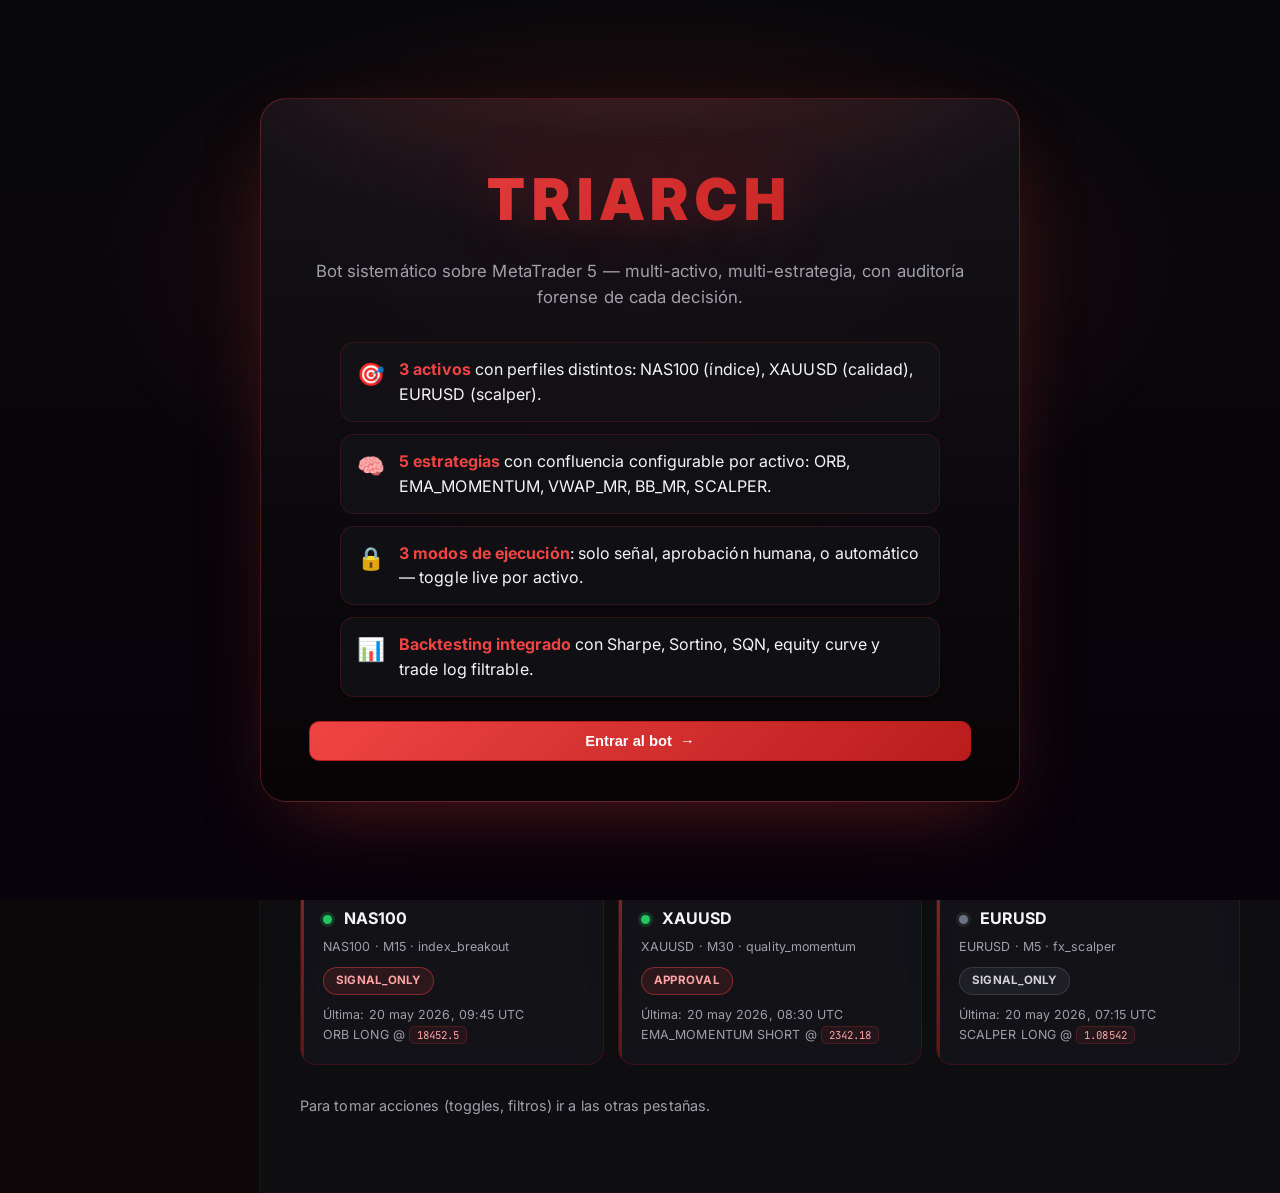
==== docs/index.html @ f120c1c8 "chore: add docs build and export_web; sync local changes" ====
<!doctype html>
<html lang="es">
<head>
    <meta charset="utf-8">
    <meta name="viewport" content="width=device-width, initial-scale=1, viewport-fit=cover">
    <meta name="theme-color" content="#0f0f12">
    <meta name="description" content="Triarch — bot de trading sistemático MT5 multi-activo. Dashboard estático en rojo y negro para hosting en GitHub Pages.">
    <title>Triarch · MT5 multi-asset bot</title>

    <link rel="preconnect" href="https://fonts.googleapis.com">
    <link rel="preconnect" href="https://fonts.gstatic.com" crossorigin>
    <link href="https://fonts.googleapis.com/css2?family=Inter:wght@400;500;600;700;800;900&family=JetBrains+Mono:wght@400;600&display=swap" rel="stylesheet">

    <link rel="stylesheet" href="./assets/css/styles.css">

    <link rel="icon" type="image/svg+xml" href="data:image/svg+xml,%3Csvg xmlns='http://www.w3.org/2000/svg' viewBox='0 0 32 32'%3E%3Cdefs%3E%3ClinearGradient id='g' x1='0%25' y1='0%25' x2='100%25' y2='100%25'%3E%3Cstop offset='0%25' stop-color='%23ef4444'/%3E%3Cstop offset='100%25' stop-color='%23b91c1c'/%3E%3C/linearGradient%3E%3C/defs%3E%3Crect width='32' height='32' rx='6' fill='%23090909'/%3E%3Cpath d='M16 5l9 16H7z' fill='url(%23g)'/%3E%3C/svg%3E">
</head>
<body>

<!-- ═══════════════ Splash ═══════════════ -->
<section class="splash" id="splash">
    <div class="splash-inner">
        <div class="splash-brand">TRIARCH</div>
        <div class="splash-tag">
            Bot sistemático sobre MetaTrader 5 — multi-activo, multi-estrategia,
            con auditoría forense de cada decisión.
        </div>
        <div class="splash-points">
            <div class="splash-point">
                <div class="icon">🎯</div>
                <div class="text"><b>3 activos</b> con perfiles distintos: NAS100 (índice), XAUUSD (calidad), EURUSD (scalper).</div>
            </div>
            <div class="splash-point">
                <div class="icon">🧠</div>
                <div class="text"><b>5 estrategias</b> con confluencia configurable por activo: ORB, EMA_MOMENTUM, VWAP_MR, BB_MR, SCALPER.</div>
            </div>
            <div class="splash-point">
                <div class="icon">🔒</div>
                <div class="text"><b>3 modos de ejecución</b>: solo señal, aprobación humana, o automático — toggle live por activo.</div>
            </div>
            <div class="splash-point">
                <div class="icon">📊</div>
                <div class="text"><b>Backtesting integrado</b> con Sharpe, Sortino, SQN, equity curve y trade log filtrable.</div>
            </div>
        </div>
        <button class="btn btn-primary btn-block" id="splash-enter">Entrar al bot &nbsp;→</button>
    </div>
</section>

<!-- ═══════════════ Layout ═══════════════ -->
<div class="layout">

    <!-- ─── Sidebar ─── -->
    <aside class="sidebar">
        <div class="side-brand">TRIARCH</div>
        <div class="side-tag">MT5 multi-asset bot</div>

        <div class="side-block">
            <div class="label">Entorno</div>
            <div class="value" id="side-env">— DESCONOCIDO</div>
        </div>

        <div class="side-block">
            <div class="label">Cuenta MT5</div>
            <div id="side-account"><div class="value"><span class="dot dot-gray"></span> Cargando…</div></div>
        </div>

        <div class="side-block">
            <div class="label">Kill switch global</div>
            <div id="side-kill"><div class="value"><span class="dot dot-gray"></span> Cargando…</div></div>
        </div>

        <div class="side-block">
            <div class="label">Atajos (CLI local)</div>
            <div class="side-mini" style="margin-top:6px"><code>python -m scripts.diagnose_mt5</code></div>
            <div class="side-mini"><code>python -m scripts.fetch_history</code></div>
            <div class="side-mini"><code>python -m scripts.backtest</code></div>
            <div class="side-mini"><code>python -m scripts.export_web</code></div>
        </div>

        <div class="side-footer">v0.4 · UI v4 · Crimson Black · static</div>
    </aside>

    <!-- ─── Main ─── -->
    <main class="main">

        <div class="header">
            <h1 class="title">🤖 <span class="accent">TRIARCH</span> Bot</h1>
            <div class="subtitle" id="header-subtitle">Cargando configuración…</div>
            <div class="side-mini" id="header-stamp" style="margin-top:8px"></div>
        </div>

        <div class="banner info" id="data-source-banner" style="display:none">
            ℹ Mostrando <b>datos de muestra</b>. Para ver datos reales del bot,
            genera <code>docs/data/state.json</code> con <code>python -m scripts.export_web</code> y vuelve a desplegar.
        </div>

        <!-- ═══ Tabs ═══ -->
        <div class="tabs">
            <button class="tab active" data-tab="home">🏠 Inicio</button>
            <button class="tab" data-tab="live">🎯 Vivo & Control</button>
            <button class="tab" data-tab="decisions">🧠 Decisiones</button>
            <button class="tab" data-tab="backtest">📊 Backtesting</button>
            <button class="tab" data-tab="data">📦 Datos</button>
        </div>

        <!-- ═══ Tab 1 — Inicio ═══ -->
        <section class="tab-panel active" data-panel="home">
            <h2 class="section-title">Resumen del día</h2>
            <p class="section-caption">Vista rápida de lo que está pasando ahora mismo.</p>

            <div class="metric-row" id="home-account-metrics"></div>

            <hr class="section-divider">

            <h3 class="section-title">Actividad últimas 24 horas</h3>
            <div class="kpi-grid" id="home-kpis"></div>

            <hr class="section-divider">

            <h3 class="section-title">Estado de cada activo</h3>
            <div class="assets-row" id="home-assets"></div>
            <p class="section-caption" style="margin-top:16px">
                Para tomar acciones (toggles, filtros) ir a las otras pestañas.
            </p>
        </section>

        <!-- ═══ Tab 2 — Vivo & Control ═══ -->
        <section class="tab-panel" data-panel="live">
            <h2 class="section-title">Cuenta conectada</h2>
            <div class="metric-row" id="live-account-metrics"></div>
            <p class="section-caption" id="live-account-caption"></p>

            <hr class="section-divider">

            <h3 class="section-title">Activos</h3>
            <p class="section-caption">
                Cada tarjeta resume el estado de un activo. El switch <b>Trades reales en MT5</b>
                se controla desde <code>config/runtime.yaml</code>; en la web se ve en modo lectura
                (refleja el último snapshot exportado).
            </p>
            <div id="live-assets"></div>

            <hr class="section-divider">

            <h3 class="section-title">Kill switch global</h3>
            <p class="section-caption">
                Para parar TODO de golpe: setea <code>TRIARCH_KILL=1</code> en <code>.env</code> y reinicia el
                proceso. El orchestrator chequea esto en cada tick y omite cualquier ejecución.
            </p>
        </section>

        <!-- ═══ Tab 3 — Decisiones ═══ -->
        <section class="tab-panel" data-panel="decisions">
            <h2 class="section-title">Por qué SÍ / por qué NO</h2>
            <p class="section-caption">
                Vista legible del audit trail. Pensada para revisar el día a día sin
                tener que descifrar códigos técnicos.
            </p>

            <div class="filter-bar">
                <div class="filter">
                    <label>Activo</label>
                    <select id="dec-symbol"></select>
                </div>
                <div class="filter">
                    <label>Estrategia</label>
                    <select id="dec-strategy"></select>
                </div>
                <div class="filter">
                    <label>Estado</label>
                    <select id="dec-status">
                        <option value="">(todos)</option>
                        <option value="taken">✅ Tomadas</option>
                        <option value="rejected">❌ Rechazadas</option>
                        <option value="closed">🏁 Cerradas</option>
                        <option value="new">🆕 Pendientes</option>
                    </select>
                </div>
                <div class="filter">
                    <label>Últimos N días</label>
                    <input type="number" id="dec-days" value="30" min="1" max="365">
                </div>
            </div>

            <div class="filter" style="margin-bottom:16px">
                <label>Dirección</label>
                <div class="radio-row" id="dec-dir-group">
                    <label><input type="radio" name="dec-dir" value="all" checked> (todas)</label>
                    <label><input type="radio" name="dec-dir" value="LONG"> LONG</label>
                    <label><input type="radio" name="dec-dir" value="SHORT"> SHORT</label>
                </div>
            </div>

            <div class="kpi-grid" id="dec-kpis"></div>

            <div id="dec-table-wrap"></div>

            <div style="margin-top:14px">
                <button class="btn" id="dec-download">⬇ Descargar como .txt</button>
            </div>
        </section>

        <!-- ═══ Tab 4 — Backtesting ═══ -->
        <section class="tab-panel" data-panel="backtest">
            <h2 class="section-title">Backtesting sobre histórico cacheado</h2>
            <p class="section-caption">
                Esta es una <b>vista de resultados</b>: la corrida real ocurre en local
                con <code>python -m scripts.backtest</code> y se exporta a JSON vía
                <code>python -m scripts.export_web</code>. La web muestra el último snapshot.
            </p>

            <div id="bt-results"></div>
        </section>

        <!-- ═══ Tab 5 — Datos ═══ -->
        <section class="tab-panel" data-panel="data">
            <h2 class="section-title">Datos crudos</h2>
            <div class="subtabs">
                <button class="subtab active" data-subgroup="data" data-subtab="signals">📈 Signals (cruda)</button>
                <button class="subtab" data-subgroup="data" data-subtab="evals">🔍 Evals (audit)</button>
                <button class="subtab" data-subgroup="data" data-subtab="stats">📦 Stats (agregados)</button>
            </div>

            <div class="subtab-panel active" data-subgroup="data" data-subtab="signals">
                <h3 class="section-title">Tabla cruda de señales</h3>
                <p class="section-caption">Vista sin traducciones — útil para debugging o exportar a otra herramienta.</p>
                <div class="filter" style="max-width:280px">
                    <label>Activo</label>
                    <select id="sig-symbol"></select>
                </div>
                <div id="sig-table-wrap" style="margin-top:14px"></div>
            </div>

            <div class="subtab-panel" data-subgroup="data" data-subtab="evals" style="display:none">
                <h3 class="section-title">Audit trail — cada evaluación de estrategia</h3>
                <p class="section-caption">Toda evaluación por vela queda registrada aquí, incluyendo las que no produjeron señal.</p>
                <div class="filter" style="max-width:280px">
                    <label>Activo</label>
                    <select id="evals-symbol"></select>
                </div>
                <div id="evals-table-wrap" style="margin-top:14px"></div>
            </div>

            <div class="subtab-panel" data-subgroup="data" data-subtab="stats" style="display:none">
                <h3 class="section-title">Agregados de los últimos 30 días</h3>
                <div id="stats-by-sym"></div>
                <div id="stats-by-strat" style="margin-top:18px"></div>
            </div>
        </section>

    </main>
</div>

<script src="./assets/js/app.js"></script>
</body>
</html>
---- docs/assets/css/styles.css ----
/* ═══════════════════════════════════════════════════════════════
   TRIARCH — Crimson Black design system (UI v4 · static)
   ═══════════════════════════════════════════════════════════════ */
:root {
    --tri-bg-0: #08080a;
    --tri-bg-1: #0f0f12;
    --tri-bg-2: #14141a;
    --tri-card-bg: rgba(20, 20, 26, 0.78);
    --tri-card-bg-hi: rgba(28, 18, 22, 0.92);
    --tri-card-border: rgba(220, 38, 38, 0.18);
    --tri-card-border-hi: rgba(239, 68, 68, 0.55);

    --tri-red: #ef4444;
    --tri-red-deep: #b91c1c;
    --tri-red-soft: rgba(239, 68, 68, 0.12);
    --tri-red-glow: rgba(239, 68, 68, 0.35);
    --tri-crimson: #dc2626;

    --tri-text: #f5f5f7;
    --tri-text-muted: #a0a0aa;
    --tri-text-dim: #6b6b76;

    --tri-grad: linear-gradient(135deg, #ef4444 0%, #b91c1c 100%);
    --tri-grad-soft: linear-gradient(135deg, rgba(239, 68, 68, 0.18) 0%, rgba(185, 28, 28, 0.08) 100%);
    --tri-sidebar-w: 260px;
}

* { box-sizing: border-box; }
html, body { margin: 0; padding: 0; }

body {
    font-family: 'Inter', 'Segoe UI', system-ui, -apple-system, sans-serif;
    color: var(--tri-text);
    background:
        radial-gradient(1100px 600px at 12% -10%, rgba(239, 68, 68, 0.10), transparent 60%),
        radial-gradient(900px 500px at 100% 0%, rgba(185, 28, 28, 0.07), transparent 55%),
        linear-gradient(180deg, var(--tri-bg-0) 0%, var(--tri-bg-1) 100%);
    min-height: 100vh;
    line-height: 1.55;
    letter-spacing: 0.005em;
}

h1, h2, h3, h4 { margin: 0 0 6px 0; color: var(--tri-text); }
a { color: var(--tri-red); text-decoration: none; }
a:hover { color: #fca5a5; }
code {
    background: rgba(239, 68, 68, 0.08); color: #fca5a5;
    padding: 1px 7px; border-radius: 5px;
    border: 1px solid rgba(239, 68, 68, 0.18);
    font-family: 'JetBrains Mono', 'SF Mono', Consolas, monospace;
    font-size: 0.86em;
}

/* ─── Scrollbar ─── */
::-webkit-scrollbar { width: 10px; height: 10px; }
::-webkit-scrollbar-track { background: var(--tri-bg-1); }
::-webkit-scrollbar-thumb {
    background: linear-gradient(180deg, var(--tri-red-deep), #4b0d0d);
    border-radius: 8px;
}
::-webkit-scrollbar-thumb:hover { background: var(--tri-red); }

/* ═══════════════ Splash ═══════════════ */
.splash {
    position: fixed; inset: 0;
    background:
        radial-gradient(800px 400px at 50% 30%, rgba(239, 68, 68, 0.18), transparent 70%),
        linear-gradient(180deg, var(--tri-bg-0) 0%, #08020a 100%);
    z-index: 50;
    display: flex; align-items: center; justify-content: center;
    transition: opacity 600ms ease, visibility 0s 600ms;
}
.splash.hidden { opacity: 0; visibility: hidden; pointer-events: none; }
.splash-inner {
    max-width: 760px; width: calc(100% - 40px);
    padding: 56px 48px 40px;
    border-radius: 26px;
    background:
        radial-gradient(700px 300px at 50% -10%, rgba(239, 68, 68, 0.22), transparent 70%),
        linear-gradient(180deg, rgba(20, 20, 26, 0.85), rgba(8, 4, 6, 0.92));
    border: 1px solid rgba(239, 68, 68, 0.30);
    text-align: center;
    box-shadow: 0 30px 80px -30px var(--tri-red-glow);
    backdrop-filter: blur(8px);
}
.splash-brand {
    font-size: 3.6rem; font-weight: 900; letter-spacing: 0.12em;
    background: var(--tri-grad);
    -webkit-background-clip: text; background-clip: text; color: transparent;
    margin: 0; text-shadow: 0 0 60px rgba(239, 68, 68, 0.30);
}
.splash-tag {
    color: var(--tri-text-muted); margin-top: 14px;
    font-size: 1.05rem;
}
.splash-points {
    margin: 32px auto 24px; max-width: 600px; text-align: left;
    display: grid; gap: 12px;
}
.splash-point {
    display: flex; align-items: flex-start; gap: 14px;
    padding: 14px 16px; border-radius: 14px;
    background: rgba(20, 20, 26, 0.65);
    border: 1px solid var(--tri-card-border);
    transition: border-color 220ms ease, transform 220ms ease;
}
.splash-point:hover {
    border-color: var(--tri-card-border-hi);
    transform: translateX(4px);
}
.splash-point .icon { font-size: 1.4rem; }
.splash-point .text b { color: var(--tri-red); }

/* ═══════════════ Layout ═══════════════ */
.layout {
    display: grid;
    grid-template-columns: var(--tri-sidebar-w) 1fr;
    min-height: 100vh;
}

/* ─── Sidebar ─── */
.sidebar {
    background: linear-gradient(180deg, #0a0a0d 0%, #0d0709 100%);
    border-right: 1px solid rgba(239, 68, 68, 0.12);
    padding: 22px 18px;
    position: relative;
    overflow-y: auto;
}
.sidebar::after {
    content: ""; position: absolute; left: 0; right: 0; top: 0; height: 220px;
    background: radial-gradient(400px 200px at 50% 0%, rgba(239, 68, 68, 0.10), transparent 70%);
    pointer-events: none;
}
.side-brand {
    font-size: 1.8rem; font-weight: 900; letter-spacing: 0.12em;
    background: var(--tri-grad);
    -webkit-background-clip: text; background-clip: text; color: transparent;
    text-align: center; margin: 6px 0 2px;
    text-shadow: 0 0 30px rgba(239, 68, 68, 0.25);
    position: relative; z-index: 1;
}
.side-tag {
    text-align: center; color: var(--tri-text-muted);
    font-size: 0.72rem; letter-spacing: 0.18em;
    text-transform: uppercase; margin-bottom: 22px;
    position: relative; z-index: 1;
}
.side-block {
    background: rgba(20, 20, 26, 0.7);
    border: 1px solid var(--tri-card-border);
    border-radius: 12px;
    padding: 13px 15px;
    margin-bottom: 10px;
    transition: border-color 220ms ease;
    position: relative; z-index: 1;
}
.side-block:hover { border-color: var(--tri-card-border-hi); }
.side-block .label {
    font-size: 0.68rem; color: var(--tri-text-muted);
    text-transform: uppercase; letter-spacing: 0.10em; font-weight: 700;
}
.side-block .value {
    font-size: 0.95rem; margin-top: 4px; color: var(--tri-text); font-weight: 600;
}
.side-mini {
    font-size: 0.78rem; color: var(--tri-text-muted); margin-top: 4px;
}
.side-footer {
    text-align: center; color: var(--tri-text-dim);
    font-size: 0.74rem; letter-spacing: 0.08em;
    margin-top: 18px; position: relative; z-index: 1;
}

/* ─── Main ─── */
.main {
    padding: 28px 40px 60px;
    max-width: 1400px;
}
.header {
    padding: 24px 30px;
    border-radius: 18px;
    background:
        radial-gradient(700px 220px at 0% 0%, rgba(239, 68, 68, 0.20), transparent 70%),
        linear-gradient(135deg, rgba(20, 20, 26, 0.92), rgba(15, 7, 9, 0.92));
    border: 1px solid rgba(239, 68, 68, 0.30);
    margin-bottom: 22px;
    box-shadow: 0 12px 40px -22px var(--tri-red-glow);
}
.header .title { font-size: 1.85rem; font-weight: 900; letter-spacing: 0.04em; margin: 0; }
.header .title .accent {
    background: var(--tri-grad);
    -webkit-background-clip: text; background-clip: text; color: transparent;
}
.header .subtitle { color: var(--tri-text-muted); margin-top: 8px; font-size: 0.92rem; }

/* ─── Tabs ─── */
.tabs {
    display: flex; gap: 4px;
    background: rgba(15, 15, 18, 0.6);
    border: 1px solid var(--tri-card-border);
    border-radius: 14px;
    padding: 6px;
    margin-bottom: 20px;
    overflow-x: auto;
}
.tab {
    background: transparent;
    border: 0;
    border-radius: 10px;
    color: var(--tri-text-muted);
    padding: 9px 18px;
    font-weight: 600;
    font-size: 0.92rem;
    cursor: pointer;
    transition: color 200ms ease, background 200ms ease, box-shadow 200ms ease;
    white-space: nowrap;
}
.tab:hover { color: var(--tri-text); }
.tab.active {
    background: var(--tri-grad);
    color: #fff;
    box-shadow: 0 6px 20px -8px var(--tri-red-glow);
}
.tab-panel { display: none; }
.tab-panel.active { display: block; animation: fadein 240ms ease; }
@keyframes fadein { from { opacity: 0; transform: translateY(6px); } to { opacity: 1; transform: none; } }

/* ─── Section title ─── */
.section-title { font-size: 1.25rem; font-weight: 800; margin: 6px 0 4px; }
.section-caption { color: var(--tri-text-muted); margin: 0 0 16px; font-size: 0.9rem; }
.section-divider {
    border: 0; border-top: 1px solid var(--tri-card-border);
    margin: 26px 0;
}

/* ─── Cards ─── */
.card {
    background: var(--tri-card-bg);
    border: 1px solid var(--tri-card-border);
    border-radius: 16px;
    padding: 20px 22px;
    margin-bottom: 14px;
    position: relative;
    overflow: hidden;
    backdrop-filter: blur(8px);
    transition: border-color 220ms ease, transform 220ms ease, box-shadow 220ms ease;
}
.card::before {
    content: ""; position: absolute; left: 0; top: 0; bottom: 0;
    width: 3px; background: var(--tri-grad);
    opacity: 0.45; transition: opacity 220ms ease;
}
.card:hover {
    border-color: var(--tri-card-border-hi);
    box-shadow: 0 14px 40px -20px var(--tri-red-glow);
    transform: translateY(-2px);
}
.card:hover::before { opacity: 1; }
.card-bordered {
    border: 1px solid var(--tri-card-border);
    border-radius: 16px;
    padding: 22px;
    margin-bottom: 16px;
    background: rgba(20, 20, 26, 0.50);
}
.card-head {
    display: flex; justify-content: space-between; gap: 16px;
    align-items: flex-start; flex-wrap: wrap;
}

/* ─── Pills / dots ─── */
.pill {
    display: inline-flex; align-items: center; gap: 6px;
    padding: 4px 12px; border-radius: 999px;
    font-size: 0.72rem; font-weight: 700;
    margin-right: 6px;
    letter-spacing: 0.02em;
    text-transform: uppercase;
}
.pill-green  { background: rgba(34, 197, 94, 0.14);  color: #86efac; border: 1px solid rgba(34, 197, 94, 0.32); }
.pill-blue   { background: rgba(59, 130, 246, 0.12); color: #93c5fd; border: 1px solid rgba(59, 130, 246, 0.30); }
.pill-orange { background: rgba(249, 115, 22, 0.15); color: #fdba74; border: 1px solid rgba(249, 115, 22, 0.32); }
.pill-red    { background: var(--tri-red-soft);      color: #fca5a5; border: 1px solid rgba(239, 68, 68, 0.42); }
.pill-gray   { background: rgba(120, 120, 130, 0.13);color: #d1d1d6; border: 1px solid rgba(120, 120, 130, 0.30); }
.pill-accent { background: var(--tri-red-soft);      color: #fca5a5; border: 1px solid rgba(239, 68, 68, 0.45); }

.dot {
    display: inline-block; width: 9px; height: 9px;
    border-radius: 50%; margin-right: 8px; vertical-align: middle;
}
.dot-green  { background: #22c55e; box-shadow: 0 0 0 3px rgba(34, 197, 94, 0.20); }
.dot-red    { background: var(--tri-red); box-shadow: 0 0 0 3px rgba(239, 68, 68, 0.28); }
.dot-orange { background: #f97316; box-shadow: 0 0 0 3px rgba(249, 115, 22, 0.22); }
.dot-gray   { background: #6b7280; box-shadow: 0 0 0 3px rgba(120, 120, 120, 0.18); }

/* ─── KPI grid ─── */
.kpi-grid {
    display: grid;
    grid-template-columns: repeat(auto-fit, minmax(165px, 1fr));
    gap: 14px;
    margin: 14px 0;
}
.kpi {
    background: var(--tri-card-bg);
    border: 1px solid var(--tri-card-border);
    border-radius: 14px;
    padding: 16px 18px;
    position: relative;
    overflow: hidden;
    transition: transform 220ms ease, border-color 220ms ease, box-shadow 220ms ease;
}
.kpi::after {
    content: ""; position: absolute; top: 0; left: 0; right: 0; height: 2px;
    background: var(--tri-grad); opacity: 0.5;
}
.kpi:hover {
    transform: translateY(-3px);
    border-color: var(--tri-card-border-hi);
    box-shadow: 0 14px 36px -22px var(--tri-red-glow);
}
.kpi .label {
    font-size: 0.7rem; color: var(--tri-text-muted);
    text-transform: uppercase; letter-spacing: 0.08em; font-weight: 700;
}
.kpi .value {
    font-size: 1.55rem; font-weight: 800; margin-top: 6px; color: var(--tri-text);
}
.kpi .sub { font-size: 0.78rem; color: var(--tri-text-muted); margin-top: 4px; }
.kpi .delta-up   { color: #86efac; }
.kpi .delta-down { color: #fca5a5; }

/* ─── Metric inline ─── */
.metric-row {
    display: grid;
    grid-template-columns: repeat(auto-fit, minmax(160px, 1fr));
    gap: 12px;
}
.metric {
    background: var(--tri-card-bg);
    border: 1px solid var(--tri-card-border);
    border-radius: 14px;
    padding: 14px 16px;
    transition: border-color 220ms ease, transform 220ms ease;
}
.metric:hover { border-color: var(--tri-card-border-hi); transform: translateY(-2px); }
.metric .label {
    color: var(--tri-text-muted);
    text-transform: uppercase; letter-spacing: 0.07em; font-weight: 700;
    font-size: 0.72rem;
}
.metric .value {
    color: var(--tri-text);
    font-weight: 800; font-size: 1.35rem; margin-top: 4px;
}

/* ─── Filters bar ─── */
.filter-bar {
    display: grid;
    grid-template-columns: repeat(auto-fit, minmax(180px, 1fr));
    gap: 12px;
    margin-bottom: 16px;
}
.filter {
    display: flex; flex-direction: column; gap: 6px;
}
.filter label {
    color: var(--tri-text-muted);
    font-size: 0.74rem; text-transform: uppercase;
    letter-spacing: 0.06em; font-weight: 700;
}
select, input[type="date"], input[type="number"], input[type="text"] {
    background: rgba(15, 15, 18, 0.8);
    border: 1px solid var(--tri-card-border);
    color: var(--tri-text);
    border-radius: 10px;
    padding: 8px 12px;
    font: inherit;
    transition: border-color 220ms ease, box-shadow 220ms ease;
}
select:focus, input:focus {
    outline: none;
    border-color: var(--tri-red);
    box-shadow: 0 0 0 3px rgba(239, 68, 68, 0.15);
}

.radio-row { display: flex; gap: 10px; flex-wrap: wrap; margin-bottom: 16px; }
.radio-row label {
    background: rgba(20, 20, 26, 0.6);
    border: 1px solid var(--tri-card-border);
    border-radius: 999px;
    padding: 6px 14px;
    cursor: pointer;
    color: var(--tri-text-muted);
    font-size: 0.86rem; font-weight: 600;
    transition: all 200ms ease;
}
.radio-row label:hover { color: var(--tri-text); border-color: var(--tri-card-border-hi); }
.radio-row input[type="radio"] { display: none; }
.radio-row input[type="radio"]:checked + span {
    color: #fff;
}
.radio-row input[type="radio"]:checked ~ label,
.radio-row label.checked {
    background: var(--tri-grad);
    border-color: var(--tri-red-deep);
    color: #fff;
    box-shadow: 0 6px 18px -8px var(--tri-red-glow);
}

/* ─── Buttons ─── */
.btn {
    display: inline-flex; align-items: center; gap: 8px;
    border-radius: 10px;
    border: 1px solid rgba(239, 68, 68, 0.30);
    background: rgba(239, 68, 68, 0.05);
    color: var(--tri-text);
    font-weight: 600;
    padding: 9px 16px;
    cursor: pointer;
    text-decoration: none;
    transition: all 200ms ease;
    font-size: 0.92rem;
}
.btn:hover {
    background: var(--tri-grad);
    border-color: var(--tri-red);
    color: #fff;
    box-shadow: 0 8px 24px -10px var(--tri-red-glow);
    transform: translateY(-1px);
}
.btn-primary {
    background: var(--tri-grad);
    border-color: var(--tri-red-deep);
    color: #fff;
}
.btn-primary:hover {
    background: linear-gradient(135deg, #dc2626 0%, #991b1b 100%);
}
.btn-block { width: 100%; justify-content: center; padding: 11px 18px; }

/* ─── Toggle ─── */
.toggle {
    display: inline-flex; align-items: center; gap: 10px;
    cursor: not-allowed;
    user-select: none;
}
.toggle input { display: none; }
.toggle-track {
    width: 42px; height: 24px;
    background: rgba(120, 120, 130, 0.25);
    border-radius: 999px;
    position: relative;
    border: 1px solid var(--tri-card-border);
    transition: background 200ms ease;
}
.toggle-track::after {
    content: ""; position: absolute;
    width: 18px; height: 18px;
    border-radius: 50%;
    background: #f5f5f7;
    top: 2px; left: 2px;
    transition: left 200ms ease, background 200ms ease;
}
.toggle input:checked + .toggle-track {
    background: var(--tri-grad);
}
.toggle input:checked + .toggle-track::after {
    left: 22px;
    background: #fff;
}
.toggle-label { color: var(--tri-text-muted); font-size: 0.86rem; }

/* ─── Tables ─── */
.table-wrap {
    overflow: auto; max-height: 540px;
    border: 1px solid var(--tri-card-border);
    border-radius: 12px;
    background: rgba(15, 15, 18, 0.4);
}
table {
    width: 100%;
    border-collapse: collapse;
    font-size: 0.88rem;
}
thead th {
    background: rgba(20, 8, 12, 0.95);
    color: var(--tri-text-muted);
    text-transform: uppercase;
    letter-spacing: 0.06em;
    font-size: 0.72rem;
    font-weight: 700;
    padding: 10px 14px;
    text-align: left;
    border-bottom: 1px solid var(--tri-card-border);
    position: sticky; top: 0;
    backdrop-filter: blur(4px);
}
tbody td {
    padding: 9px 14px;
    border-bottom: 1px solid rgba(255, 255, 255, 0.04);
    color: var(--tri-text);
}
tbody tr:hover td {
    background: rgba(239, 68, 68, 0.04);
}
tbody td.num { font-variant-numeric: tabular-nums; }
tbody td.pos { color: #86efac; }
tbody td.neg { color: #fca5a5; }

/* ─── Empty state ─── */
.empty {
    text-align: center; padding: 40px 20px;
    border: 1px dashed var(--tri-card-border);
    border-radius: 16px; color: var(--tri-text-muted);
    background: rgba(20, 20, 26, 0.4);
}
.empty .emoji { font-size: 2.2rem; opacity: 0.6; margin-bottom: 8px; }
.empty .mini { font-size: 0.82rem; color: var(--tri-text-dim); margin-top: 6px; }

/* ─── Banner ─── */
.banner {
    background: rgba(249, 115, 22, 0.10);
    border: 1px solid rgba(249, 115, 22, 0.30);
    border-radius: 12px;
    padding: 12px 16px;
    color: #fdba74;
    margin-bottom: 16px;
    font-size: 0.9rem;
}
.banner.info {
    background: rgba(59, 130, 246, 0.08);
    border-color: rgba(59, 130, 246, 0.28);
    color: #93c5fd;
}

/* ─── Equity chart ─── */
.chart-wrap {
    background: rgba(20, 20, 26, 0.5);
    border: 1px solid var(--tri-card-border);
    border-radius: 12px;
    padding: 14px;
    margin: 14px 0;
}
canvas { max-width: 100%; }

/* ─── Activos grid (Inicio) ─── */
.assets-row {
    display: grid;
    grid-template-columns: repeat(auto-fit, minmax(220px, 1fr));
    gap: 14px;
    margin-top: 12px;
}

/* ─── Sub-tabs (Datos) ─── */
.subtabs {
    display: flex; gap: 4px;
    background: rgba(15, 15, 18, 0.4);
    border: 1px solid var(--tri-card-border);
    border-radius: 12px;
    padding: 5px;
    margin: 16px 0;
    width: fit-content;
}
.subtab {
    background: transparent;
    border: 0; border-radius: 8px;
    color: var(--tri-text-muted);
    padding: 7px 14px;
    font-weight: 600; font-size: 0.86rem;
    cursor: pointer;
    transition: all 200ms ease;
}
.subtab:hover { color: var(--tri-text); }
.subtab.active {
    background: var(--tri-red-soft);
    color: var(--tri-red);
    border: 1px solid rgba(239, 68, 68, 0.30);
}

/* ─── Mobile ─── */
@media (max-width: 980px) {
    .layout { grid-template-columns: 1fr; }
    .sidebar {
        border-right: 0;
        border-bottom: 1px solid rgba(239, 68, 68, 0.12);
        max-height: none;
    }
    .main { padding: 22px 18px 50px; }
    .header { padding: 18px 20px; }
    .header .title { font-size: 1.4rem; }
    .splash-inner { padding: 36px 22px 28px; }
    .splash-brand { font-size: 2.5rem; }
}
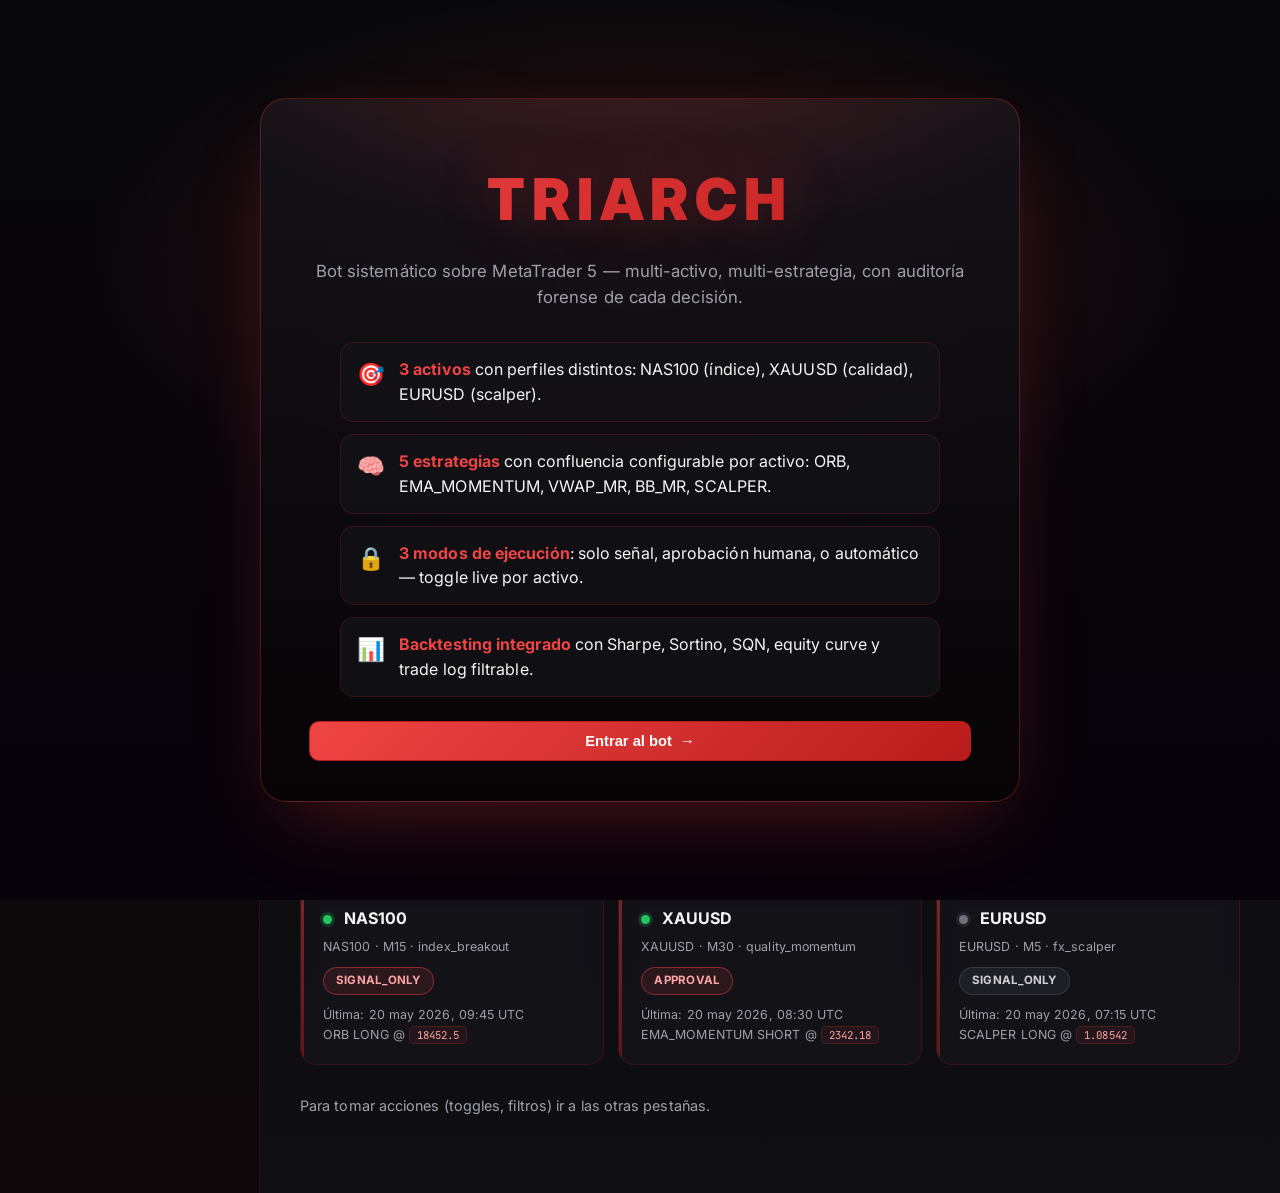
==== commit d2b0a0fa: "feat(v0.6): backtester en JS — correr backtests desde el browser GH Pages no puede ejecutar Python, " ====
--- a/docs/index.html
+++ b/docs/index.html
@@ -203,12 +203,46 @@
 
         <!-- ═══ Tab 4 — Backtesting ═══ -->
         <section class="tab-panel" data-panel="backtest">
-            <h2 class="section-title">Backtesting sobre histórico cacheado</h2>
-            <p class="section-caption">
-                Esta es una <b>vista de resultados</b>: la corrida real ocurre en local
-                con <code>python -m scripts.backtest</code> y se exporta a JSON vía
-                <code>python -m scripts.export_web</code>. La web muestra el último snapshot.
-            </p>
+            <h2 class="section-title">Backtesting interactivo (corre en tu navegador)</h2>
+            <p class="section-caption">
+                El motor de backtest está portado a JavaScript y corre directamente en el browser.
+                Carga los OHLC históricos pre-calculados (<code>data/ohlc/&lt;symbol&gt;.json</code>),
+                aplica las estrategias del activo en el rango temporal elegido, y reporta WR, PF,
+                Sharpe, Sortino, SQN, equity curve y trade log — sin tocar el servidor.
+            </p>
+
+            <div class="filter-bar">
+                <div class="filter">
+                    <label>Desde</label>
+                    <input type="date" id="bt-from">
+                </div>
+                <div class="filter">
+                    <label>Hasta</label>
+                    <input type="date" id="bt-to">
+                </div>
+                <div class="filter">
+                    <label>Activo</label>
+                    <select id="bt-symbol-filter">
+                        <option value="">(todos)</option>
+                    </select>
+                </div>
+                <div class="filter">
+                    <label>&nbsp;</label>
+                    <button class="btn btn-primary" id="bt-run">▶ Correr backtest</button>
+                </div>
+            </div>
+
+            <div class="radio-row" id="bt-preset-row">
+                <button class="btn" data-bt-preset="1m">1M</button>
+                <button class="btn" data-bt-preset="3m">3M</button>
+                <button class="btn" data-bt-preset="6m">6M</button>
+                <button class="btn" data-bt-preset="ytd">YTD</button>
+                <button class="btn" data-bt-preset="1y">1Y</button>
+                <button class="btn" data-bt-preset="all">Todo</button>
+                <button class="btn" id="bt-reset">↺ Reset rango</button>
+            </div>
+
+            <div id="bt-status" class="side-mini" style="margin-bottom:12px"></div>
 
             <div id="bt-results"></div>
         </section>
@@ -252,6 +286,7 @@
     </main>
 </div>
 
+<script src="./assets/js/bt-engine.js"></script>
 <script src="./assets/js/app.js"></script>
 </body>
 </html>
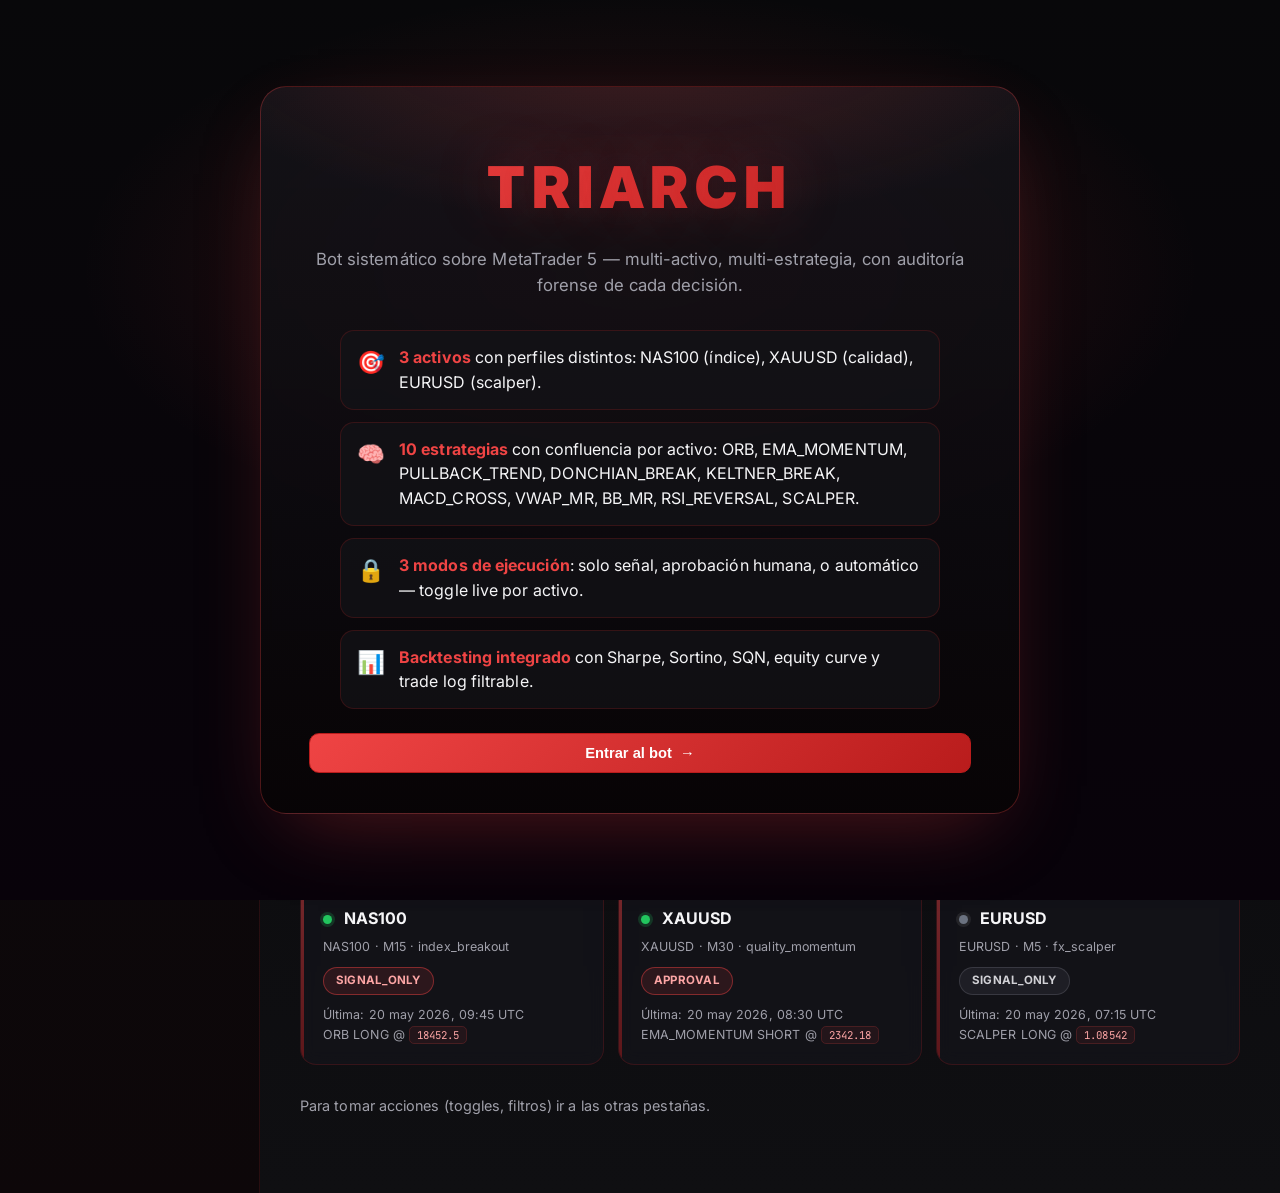
==== commit b9a87d67: "feat(v0.8): ejecución real de órdenes en demo + backtest robusto PARTE A — el bot ahora SÍ ejecuta ó" ====
--- a/docs/index.html
+++ b/docs/index.html
@@ -32,7 +32,7 @@
             </div>
             <div class="splash-point">
                 <div class="icon">🧠</div>
-                <div class="text"><b>5 estrategias</b> con confluencia configurable por activo: ORB, EMA_MOMENTUM, VWAP_MR, BB_MR, SCALPER.</div>
+                <div class="text"><b>10 estrategias</b> con confluencia por activo: ORB, EMA_MOMENTUM, PULLBACK_TREND, DONCHIAN_BREAK, KELTNER_BREAK, MACD_CROSS, VWAP_MR, BB_MR, RSI_REVERSAL, SCALPER.</div>
             </div>
             <div class="splash-point">
                 <div class="icon">🔒</div>
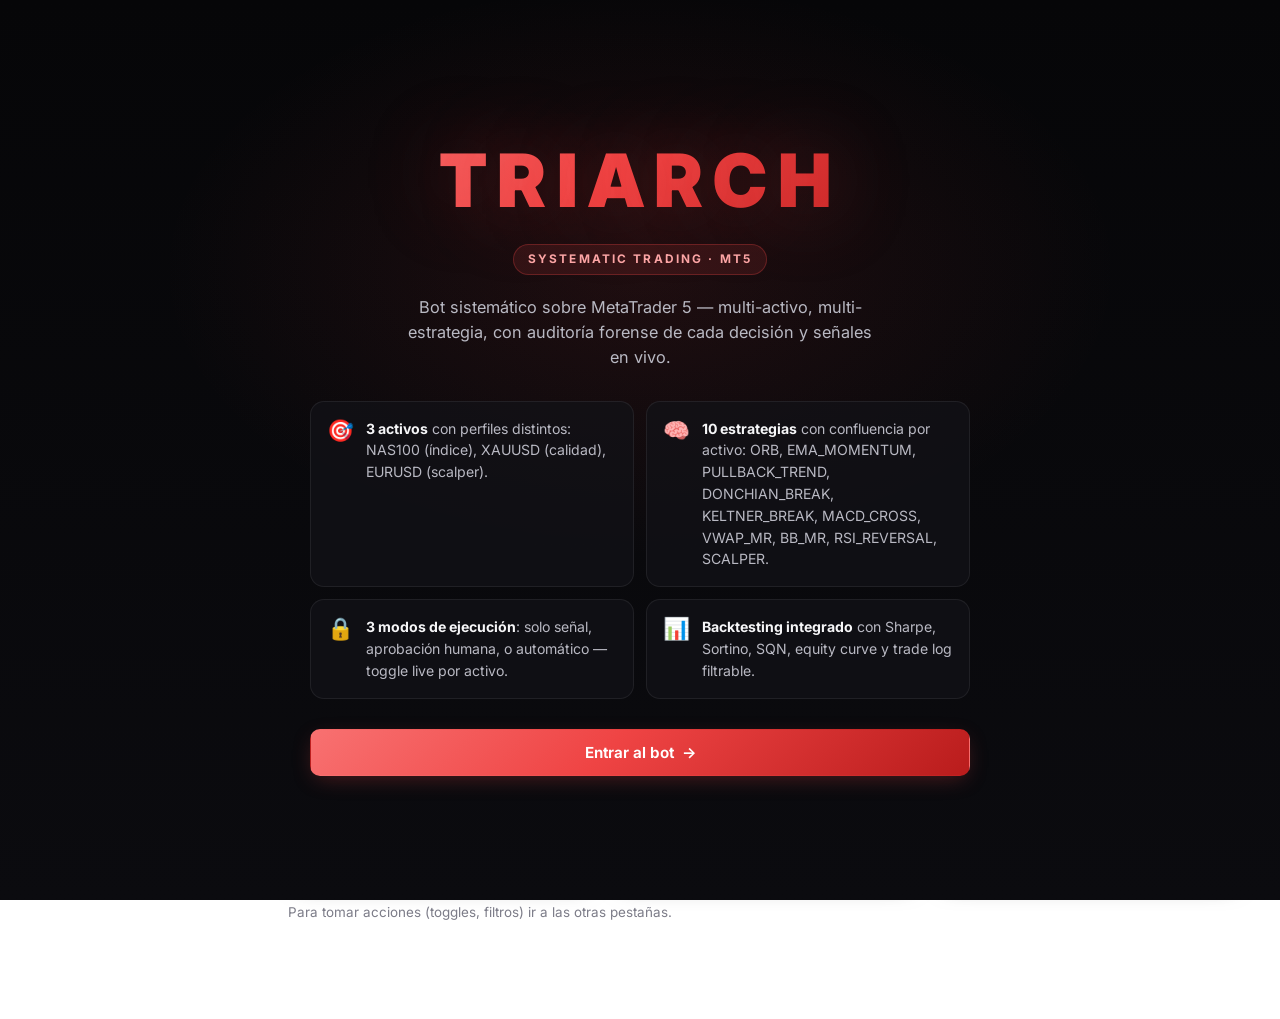
==== commit 05b2aaee: "feat(v0.10): calibración time-stop + oro M15 + AUTO total + UI v5 Crimson Pro Calibración (sweep + w" ====
--- a/docs/index.html
+++ b/docs/index.html
@@ -21,9 +21,10 @@
 <section class="splash" id="splash">
     <div class="splash-inner">
         <div class="splash-brand">TRIARCH</div>
+        <div><span class="splash-sub">Systematic Trading · MT5</span></div>
         <div class="splash-tag">
             Bot sistemático sobre MetaTrader 5 — multi-activo, multi-estrategia,
-            con auditoría forense de cada decisión.
+            con auditoría forense de cada decisión y señales en vivo.
         </div>
         <div class="splash-points">
             <div class="splash-point">
@@ -78,16 +79,23 @@
             <div class="side-mini"><code>python -m scripts.export_web</code></div>
         </div>
 
-        <div class="side-footer">v0.4 · UI v4 · Crimson Black · static</div>
+        <div class="side-footer">v0.10 · UI v5 · Crimson Pro</div>
     </aside>
 
     <!-- ─── Main ─── -->
     <main class="main">
 
         <div class="header">
-            <h1 class="title">🤖 <span class="accent">TRIARCH</span> Bot</h1>
-            <div class="subtitle" id="header-subtitle">Cargando configuración…</div>
-            <div class="side-mini" id="header-stamp" style="margin-top:8px"></div>
+            <div class="header-row">
+                <div>
+                    <h1 class="title"><span class="accent">TRIARCH</span> · Trading Bot</h1>
+                    <div class="subtitle" id="header-subtitle">Cargando configuración…</div>
+                </div>
+                <div style="text-align:right">
+                    <span class="live-chip off" id="live-chip"><span class="pulse"></span><span id="live-chip-text">Conectando…</span></span>
+                    <div class="side-mini" id="header-stamp" style="margin-top:8px"></div>
+                </div>
+            </div>
         </div>
 
         <div class="banner info" id="data-source-banner" style="display:none">
@@ -98,6 +106,7 @@
         <!-- ═══ Tabs ═══ -->
         <div class="tabs">
             <button class="tab active" data-tab="home">🏠 Inicio</button>
+            <button class="tab" data-tab="signals">📡 Señales</button>
             <button class="tab" data-tab="live">🎯 Vivo & Control</button>
             <button class="tab" data-tab="decisions">🧠 Decisiones</button>
             <button class="tab" data-tab="backtest">📊 Backtesting</button>
@@ -123,6 +132,38 @@
             <p class="section-caption" style="margin-top:16px">
                 Para tomar acciones (toggles, filtros) ir a las otras pestañas.
             </p>
+        </section>
+
+        <!-- ═══ Tab — Señales (feed estilo Telegram) ═══ -->
+        <section class="tab-panel" data-panel="signals">
+            <h2 class="section-title">Feed de señales</h2>
+            <p class="section-caption">
+                Las mismas señales que llegan a Telegram, en vivo. Cada tarjeta muestra
+                entrada, stop, take-profit, riesgo/beneficio y el estado actual de la operación.
+            </p>
+
+            <div class="filter-bar">
+                <div class="filter">
+                    <label>Activo</label>
+                    <select id="feed-symbol"></select>
+                </div>
+                <div class="filter">
+                    <label>Mostrar</label>
+                    <select id="feed-scope">
+                        <option value="actionable">Señales operables (como Telegram)</option>
+                        <option value="open">Posiciones abiertas</option>
+                        <option value="closed">Cerradas (con resultado)</option>
+                        <option value="all">Todo (incluye rechazadas)</option>
+                    </select>
+                </div>
+                <div class="filter">
+                    <label>Últimos N días</label>
+                    <input type="number" id="feed-days" value="14" min="1" max="365">
+                </div>
+            </div>
+
+            <div class="sig-count" id="feed-count"></div>
+            <div class="sig-feed" id="feed-list"></div>
         </section>
 
         <!-- ═══ Tab 2 — Vivo & Control ═══ -->
--- a/docs/assets/css/styles.css
+++ b/docs/assets/css/styles.css
@@ -1,593 +1,536 @@
 /* ═══════════════════════════════════════════════════════════════
-   TRIARCH — Crimson Black design system (UI v4 · static)
+   TRIARCH — UI v5 "Crimson Pro"
+   Sistema visual profesional para el dashboard estático.
+   Identidad: negro profundo + rojo crimson + Inter/JetBrains Mono.
    ═══════════════════════════════════════════════════════════════ */
+
 :root {
-    --tri-bg-0: #08080a;
-    --tri-bg-1: #0f0f12;
-    --tri-bg-2: #14141a;
-    --tri-card-bg: rgba(20, 20, 26, 0.78);
-    --tri-card-bg-hi: rgba(28, 18, 22, 0.92);
-    --tri-card-border: rgba(220, 38, 38, 0.18);
-    --tri-card-border-hi: rgba(239, 68, 68, 0.55);
-
-    --tri-red: #ef4444;
-    --tri-red-deep: #b91c1c;
-    --tri-red-soft: rgba(239, 68, 68, 0.12);
-    --tri-red-glow: rgba(239, 68, 68, 0.35);
-    --tri-crimson: #dc2626;
-
-    --tri-text: #f5f5f7;
-    --tri-text-muted: #a0a0aa;
-    --tri-text-dim: #6b6b76;
-
-    --tri-grad: linear-gradient(135deg, #ef4444 0%, #b91c1c 100%);
-    --tri-grad-soft: linear-gradient(135deg, rgba(239, 68, 68, 0.18) 0%, rgba(185, 28, 28, 0.08) 100%);
-    --tri-sidebar-w: 260px;
+    /* Superficie */
+    --bg-0: #070709;
+    --bg-1: #0c0c10;
+    --bg-2: #121218;
+    --bg-3: #17171f;
+    --card: rgba(18, 18, 24, 0.72);
+    --card-solid: #14141b;
+    --line: rgba(255, 255, 255, 0.07);
+    --line-strong: rgba(255, 255, 255, 0.12);
+
+    /* Marca */
+    --red: #ef4444;
+    --red-deep: #b91c1c;
+    --red-soft: rgba(239, 68, 68, 0.12);
+    --red-line: rgba(239, 68, 68, 0.28);
+    --red-glow: rgba(239, 68, 68, 0.35);
+    --grad-brand: linear-gradient(135deg, #f87171 0%, #ef4444 45%, #b91c1c 100%);
+
+    /* Texto */
+    --tx-1: #f6f6f8;
+    --tx-2: #b9b9c3;
+    --tx-3: #7c7c88;
+
+    /* Semánticos */
+    --green: #34d399;  --green-soft: rgba(52, 211, 153, 0.12);  --green-line: rgba(52, 211, 153, 0.32);
+    --blue: #60a5fa;   --blue-soft: rgba(96, 165, 250, 0.12);   --blue-line: rgba(96, 165, 250, 0.32);
+    --orange: #fbbf24; --orange-soft: rgba(251, 191, 36, 0.12); --orange-line: rgba(251, 191, 36, 0.32);
+    --gray: #9ca3af;   --gray-soft: rgba(156, 163, 175, 0.10);  --gray-line: rgba(156, 163, 175, 0.26);
+
+    --radius: 14px;
+    --radius-sm: 10px;
+    --shadow-1: 0 1px 2px rgba(0,0,0,.5), 0 8px 24px -12px rgba(0,0,0,.6);
+    --shadow-2: 0 2px 6px rgba(0,0,0,.45), 0 18px 48px -18px rgba(0,0,0,.75);
+    --font: 'Inter', 'Segoe UI', system-ui, -apple-system, sans-serif;
+    --mono: 'JetBrains Mono', ui-monospace, 'Cascadia Code', Consolas, monospace;
 }
 
 * { box-sizing: border-box; }
-html, body { margin: 0; padding: 0; }
+html { scroll-behavior: smooth; }
 
 body {
-    font-family: 'Inter', 'Segoe UI', system-ui, -apple-system, sans-serif;
-    color: var(--tri-text);
+    margin: 0;
+    font-family: var(--font);
+    font-size: 14.5px;
+    line-height: 1.55;
+    color: var(--tx-1);
     background:
-        radial-gradient(1100px 600px at 12% -10%, rgba(239, 68, 68, 0.10), transparent 60%),
-        radial-gradient(900px 500px at 100% 0%, rgba(185, 28, 28, 0.07), transparent 55%),
-        linear-gradient(180deg, var(--tri-bg-0) 0%, var(--tri-bg-1) 100%);
-    min-height: 100vh;
-    line-height: 1.55;
-    letter-spacing: 0.005em;
-}
-
-h1, h2, h3, h4 { margin: 0 0 6px 0; color: var(--tri-text); }
-a { color: var(--tri-red); text-decoration: none; }
-a:hover { color: #fca5a5; }
+        radial-gradient(1100px 520px at 12% -8%, rgba(239,68,68,.07), transparent 60%),
+        radial-gradient(900px 500px at 95% 0%, rgba(185,28,28,.05), transparent 55%),
+        linear-gradient(180deg, var(--bg-0) 0%, var(--bg-1) 100%);
+    background-attachment: fixed;
+    -webkit-font-smoothing: antialiased;
+}
+
 code {
-    background: rgba(239, 68, 68, 0.08); color: #fca5a5;
-    padding: 1px 7px; border-radius: 5px;
-    border: 1px solid rgba(239, 68, 68, 0.18);
-    font-family: 'JetBrains Mono', 'SF Mono', Consolas, monospace;
-    font-size: 0.86em;
-}
-
-/* ─── Scrollbar ─── */
+    font-family: var(--mono);
+    font-size: .82em;
+    background: rgba(255,255,255,.06);
+    border: 1px solid var(--line);
+    padding: 1.5px 6px;
+    border-radius: 6px;
+    color: #fca5a5;
+}
+
+::selection { background: rgba(239,68,68,.35); }
+
+/* Scrollbar */
 ::-webkit-scrollbar { width: 10px; height: 10px; }
-::-webkit-scrollbar-track { background: var(--tri-bg-1); }
+::-webkit-scrollbar-track { background: transparent; }
 ::-webkit-scrollbar-thumb {
-    background: linear-gradient(180deg, var(--tri-red-deep), #4b0d0d);
-    border-radius: 8px;
-}
-::-webkit-scrollbar-thumb:hover { background: var(--tri-red); }
+    background: linear-gradient(180deg, #3a3a46, #26262e);
+    border-radius: 8px; border: 2px solid var(--bg-1);
+}
+::-webkit-scrollbar-thumb:hover { background: var(--red-deep); }
 
 /* ═══════════════ Splash ═══════════════ */
 .splash {
-    position: fixed; inset: 0;
+    position: fixed; inset: 0; z-index: 100;
+    display: flex; align-items: center; justify-content: center;
     background:
-        radial-gradient(800px 400px at 50% 30%, rgba(239, 68, 68, 0.18), transparent 70%),
-        linear-gradient(180deg, var(--tri-bg-0) 0%, #08020a 100%);
-    z-index: 50;
-    display: flex; align-items: center; justify-content: center;
-    transition: opacity 600ms ease, visibility 0s 600ms;
+        radial-gradient(800px 480px at 50% 30%, rgba(239,68,68,.10), transparent 60%),
+        linear-gradient(180deg, #060608, #0b0b0f);
+    opacity: 1; transition: opacity .45s ease, visibility .45s;
+    overflow-y: auto; padding: 24px;
 }
 .splash.hidden { opacity: 0; visibility: hidden; pointer-events: none; }
-.splash-inner {
-    max-width: 760px; width: calc(100% - 40px);
-    padding: 56px 48px 40px;
-    border-radius: 26px;
+.splash-inner { max-width: 660px; width: 100%; text-align: center; animation: rise .6s ease both; }
+@keyframes rise { from { transform: translateY(14px); opacity: 0 } to { transform: none; opacity: 1 } }
+
+.splash-brand {
+    font-size: clamp(3rem, 9vw, 4.6rem);
+    font-weight: 900; letter-spacing: .14em;
+    background: var(--grad-brand);
+    -webkit-background-clip: text; background-clip: text; color: transparent;
+    text-shadow: 0 0 80px var(--red-glow);
+}
+.splash-sub {
+    display: inline-flex; align-items: center; gap: 8px;
+    margin-top: 6px; padding: 5px 14px;
+    border: 1px solid var(--red-line); border-radius: 999px;
+    background: var(--red-soft);
+    font-size: .74rem; font-weight: 700; letter-spacing: .18em; text-transform: uppercase;
+    color: #fca5a5;
+}
+.splash-tag { color: var(--tx-2); margin: 20px auto 30px; max-width: 480px; font-size: 1.02rem; }
+.splash-points {
+    display: grid; grid-template-columns: repeat(2, 1fr); gap: 12px;
+    margin-bottom: 30px; text-align: left;
+}
+.splash-point {
+    display: flex; gap: 12px; align-items: flex-start;
+    background: var(--card); border: 1px solid var(--line);
+    border-radius: var(--radius); padding: 16px;
+    backdrop-filter: blur(8px);
+    transition: border-color .25s, transform .25s;
+}
+.splash-point:hover { border-color: var(--red-line); transform: translateY(-2px); }
+.splash-point .icon { font-size: 1.35rem; line-height: 1.2; }
+.splash-point .text { color: var(--tx-2); font-size: .88rem; }
+.splash-point .text b { color: var(--tx-1); }
+
+/* ═══════════════ Layout ═══════════════ */
+.layout { display: flex; min-height: 100vh; }
+
+.sidebar {
+    width: 252px; flex-shrink: 0;
+    padding: 26px 20px;
+    border-right: 1px solid var(--line);
+    background: linear-gradient(180deg, rgba(239,68,68,.05), transparent 220px), rgba(8,8,11,.88);
+    position: sticky; top: 0; height: 100vh; overflow-y: auto;
+    display: flex; flex-direction: column;
+}
+.side-brand {
+    font-size: 1.5rem; font-weight: 900; letter-spacing: .12em;
+    background: var(--grad-brand);
+    -webkit-background-clip: text; background-clip: text; color: transparent;
+}
+.side-tag { color: var(--tx-3); font-size: .74rem; margin-top: 2px; margin-bottom: 20px; }
+
+.side-block {
+    border: 1px solid var(--line); border-radius: var(--radius-sm);
+    background: var(--card);
+    padding: 12px 14px; margin-bottom: 12px;
+    transition: border-color .25s;
+}
+.side-block:hover { border-color: var(--line-strong); }
+.side-block .label {
+    font-size: .66rem; font-weight: 700; letter-spacing: .14em;
+    text-transform: uppercase; color: var(--tx-3); margin-bottom: 6px;
+}
+.side-block .value { font-size: .9rem; font-weight: 600; }
+.side-mini { font-size: .76rem; color: var(--tx-3); margin-top: 3px; }
+.side-mini code { font-size: .72rem; }
+.side-footer { margin-top: auto; padding-top: 18px; font-size: .7rem; color: var(--tx-3); }
+
+.main { flex: 1; min-width: 0; padding: 30px 36px 80px; max-width: 1340px; }
+
+/* ═══════════════ Header ═══════════════ */
+.header {
+    position: relative;
+    border: 1px solid var(--line);
+    border-radius: var(--radius);
     background:
-        radial-gradient(700px 300px at 50% -10%, rgba(239, 68, 68, 0.22), transparent 70%),
-        linear-gradient(180deg, rgba(20, 20, 26, 0.85), rgba(8, 4, 6, 0.92));
-    border: 1px solid rgba(239, 68, 68, 0.30);
-    text-align: center;
-    box-shadow: 0 30px 80px -30px var(--tri-red-glow);
-    backdrop-filter: blur(8px);
-}
-.splash-brand {
-    font-size: 3.6rem; font-weight: 900; letter-spacing: 0.12em;
-    background: var(--tri-grad);
+        radial-gradient(560px 200px at 8% 0%, rgba(239,68,68,.14), transparent 60%),
+        var(--card);
+    box-shadow: var(--shadow-1);
+    padding: 24px 28px;
+    margin-bottom: 22px;
+    overflow: hidden;
+}
+.header::after {
+    content: ''; position: absolute; inset: 0 0 auto 0; height: 2px;
+    background: var(--grad-brand); opacity: .8;
+}
+.header-row { display: flex; justify-content: space-between; align-items: flex-start; gap: 14px; flex-wrap: wrap; }
+.title { margin: 0; font-size: 1.65rem; font-weight: 850; letter-spacing: .01em; }
+.title .accent {
+    background: var(--grad-brand);
     -webkit-background-clip: text; background-clip: text; color: transparent;
-    margin: 0; text-shadow: 0 0 60px rgba(239, 68, 68, 0.30);
-}
-.splash-tag {
-    color: var(--tri-text-muted); margin-top: 14px;
-    font-size: 1.05rem;
-}
-.splash-points {
-    margin: 32px auto 24px; max-width: 600px; text-align: left;
-    display: grid; gap: 12px;
-}
-.splash-point {
-    display: flex; align-items: flex-start; gap: 14px;
-    padding: 14px 16px; border-radius: 14px;
-    background: rgba(20, 20, 26, 0.65);
-    border: 1px solid var(--tri-card-border);
-    transition: border-color 220ms ease, transform 220ms ease;
-}
-.splash-point:hover {
-    border-color: var(--tri-card-border-hi);
-    transform: translateX(4px);
-}
-.splash-point .icon { font-size: 1.4rem; }
-.splash-point .text b { color: var(--tri-red); }
-
-/* ═══════════════ Layout ═══════════════ */
-.layout {
-    display: grid;
-    grid-template-columns: var(--tri-sidebar-w) 1fr;
-    min-height: 100vh;
-}
-
-/* ─── Sidebar ─── */
-.sidebar {
-    background: linear-gradient(180deg, #0a0a0d 0%, #0d0709 100%);
-    border-right: 1px solid rgba(239, 68, 68, 0.12);
-    padding: 22px 18px;
-    position: relative;
-    overflow-y: auto;
-}
-.sidebar::after {
-    content: ""; position: absolute; left: 0; right: 0; top: 0; height: 220px;
-    background: radial-gradient(400px 200px at 50% 0%, rgba(239, 68, 68, 0.10), transparent 70%);
-    pointer-events: none;
-}
-.side-brand {
-    font-size: 1.8rem; font-weight: 900; letter-spacing: 0.12em;
-    background: var(--tri-grad);
-    -webkit-background-clip: text; background-clip: text; color: transparent;
-    text-align: center; margin: 6px 0 2px;
-    text-shadow: 0 0 30px rgba(239, 68, 68, 0.25);
-    position: relative; z-index: 1;
-}
-.side-tag {
-    text-align: center; color: var(--tri-text-muted);
-    font-size: 0.72rem; letter-spacing: 0.18em;
-    text-transform: uppercase; margin-bottom: 22px;
-    position: relative; z-index: 1;
-}
-.side-block {
-    background: rgba(20, 20, 26, 0.7);
-    border: 1px solid var(--tri-card-border);
-    border-radius: 12px;
-    padding: 13px 15px;
-    margin-bottom: 10px;
-    transition: border-color 220ms ease;
-    position: relative; z-index: 1;
-}
-.side-block:hover { border-color: var(--tri-card-border-hi); }
-.side-block .label {
-    font-size: 0.68rem; color: var(--tri-text-muted);
-    text-transform: uppercase; letter-spacing: 0.10em; font-weight: 700;
-}
-.side-block .value {
-    font-size: 0.95rem; margin-top: 4px; color: var(--tri-text); font-weight: 600;
-}
-.side-mini {
-    font-size: 0.78rem; color: var(--tri-text-muted); margin-top: 4px;
-}
-.side-footer {
-    text-align: center; color: var(--tri-text-dim);
-    font-size: 0.74rem; letter-spacing: 0.08em;
-    margin-top: 18px; position: relative; z-index: 1;
-}
-
-/* ─── Main ─── */
-.main {
-    padding: 28px 40px 60px;
-    max-width: 1400px;
-}
-.header {
-    padding: 24px 30px;
-    border-radius: 18px;
-    background:
-        radial-gradient(700px 220px at 0% 0%, rgba(239, 68, 68, 0.20), transparent 70%),
-        linear-gradient(135deg, rgba(20, 20, 26, 0.92), rgba(15, 7, 9, 0.92));
-    border: 1px solid rgba(239, 68, 68, 0.30);
-    margin-bottom: 22px;
-    box-shadow: 0 12px 40px -22px var(--tri-red-glow);
-}
-.header .title { font-size: 1.85rem; font-weight: 900; letter-spacing: 0.04em; margin: 0; }
-.header .title .accent {
-    background: var(--tri-grad);
-    -webkit-background-clip: text; background-clip: text; color: transparent;
-}
-.header .subtitle { color: var(--tri-text-muted); margin-top: 8px; font-size: 0.92rem; }
-
-/* ─── Tabs ─── */
+}
+.subtitle { color: var(--tx-2); font-size: .86rem; margin-top: 6px; }
+
+.live-chip {
+    display: inline-flex; align-items: center; gap: 7px;
+    padding: 5px 13px; border-radius: 999px;
+    font-size: .72rem; font-weight: 800; letter-spacing: .1em; text-transform: uppercase;
+    border: 1px solid var(--green-line); background: var(--green-soft); color: var(--green);
+    white-space: nowrap;
+}
+.live-chip.off { border-color: var(--gray-line); background: var(--gray-soft); color: var(--gray); }
+.live-chip .pulse {
+    width: 7px; height: 7px; border-radius: 50%;
+    background: var(--green); box-shadow: 0 0 0 0 rgba(52,211,153,.6);
+    animation: pulse 1.8s infinite;
+}
+.live-chip.off .pulse { background: var(--gray); animation: none; box-shadow: none; }
+@keyframes pulse {
+    0% { box-shadow: 0 0 0 0 rgba(52,211,153,.55) }
+    70% { box-shadow: 0 0 0 8px rgba(52,211,153,0) }
+    100% { box-shadow: 0 0 0 0 rgba(52,211,153,0) }
+}
+
+/* ═══════════════ Tabs ═══════════════ */
 .tabs {
-    display: flex; gap: 4px;
-    background: rgba(15, 15, 18, 0.6);
-    border: 1px solid var(--tri-card-border);
-    border-radius: 14px;
-    padding: 6px;
-    margin-bottom: 20px;
-    overflow-x: auto;
+    display: flex; gap: 4px; flex-wrap: wrap;
+    background: rgba(16,16,22,.88);
+    border: 1px solid var(--line);
+    padding: 5px; border-radius: 13px;
+    margin-bottom: 26px;
+    position: sticky; top: 12px; z-index: 30;
+    backdrop-filter: blur(14px);
+    box-shadow: var(--shadow-1);
 }
 .tab {
-    background: transparent;
-    border: 0;
-    border-radius: 10px;
-    color: var(--tri-text-muted);
-    padding: 9px 18px;
-    font-weight: 600;
-    font-size: 0.92rem;
-    cursor: pointer;
-    transition: color 200ms ease, background 200ms ease, box-shadow 200ms ease;
+    appearance: none; border: 0; cursor: pointer;
+    background: transparent; color: var(--tx-2);
+    font-family: var(--font); font-size: .86rem; font-weight: 650;
+    padding: 9px 16px; border-radius: 9px;
+    transition: color .2s, background .2s, box-shadow .2s;
     white-space: nowrap;
 }
-.tab:hover { color: var(--tri-text); }
+.tab:hover { color: var(--tx-1); background: rgba(255,255,255,.05); }
 .tab.active {
-    background: var(--tri-grad);
     color: #fff;
-    box-shadow: 0 6px 20px -8px var(--tri-red-glow);
-}
-.tab-panel { display: none; }
-.tab-panel.active { display: block; animation: fadein 240ms ease; }
-@keyframes fadein { from { opacity: 0; transform: translateY(6px); } to { opacity: 1; transform: none; } }
-
-/* ─── Section title ─── */
-.section-title { font-size: 1.25rem; font-weight: 800; margin: 6px 0 4px; }
-.section-caption { color: var(--tri-text-muted); margin: 0 0 16px; font-size: 0.9rem; }
-.section-divider {
-    border: 0; border-top: 1px solid var(--tri-card-border);
-    margin: 26px 0;
-}
-
-/* ─── Cards ─── */
+    background: var(--grad-brand);
+    box-shadow: 0 4px 18px -4px var(--red-glow);
+}
+
+.tab-panel { display: none; animation: fade .25s ease; }
+.tab-panel.active { display: block; }
+@keyframes fade { from { opacity: 0; transform: translateY(4px) } to { opacity: 1; transform: none } }
+
+.subtabs { display: flex; gap: 8px; flex-wrap: wrap; margin-bottom: 18px; }
+.subtab {
+    appearance: none; cursor: pointer;
+    background: transparent; color: var(--tx-2);
+    border: 1px solid var(--line); border-radius: 999px;
+    font-family: var(--font); font-size: .8rem; font-weight: 600;
+    padding: 7px 15px; transition: all .2s;
+}
+.subtab:hover { border-color: var(--red-line); color: var(--tx-1); }
+.subtab.active { background: var(--red-soft); border-color: var(--red-line); color: #fca5a5; }
+
+/* ═══════════════ Tipografía de sección ═══════════════ */
+.section-title { font-size: 1.12rem; font-weight: 800; margin: 4px 0 4px; letter-spacing: .01em; }
+.section-caption { color: var(--tx-3); font-size: .84rem; margin: 2px 0 16px; }
+.section-divider { border: 0; border-top: 1px solid var(--line); margin: 26px 0; }
+h4 { margin: 22px 0 10px; font-size: .95rem; }
+
+/* ═══════════════ Cards / métricas / KPIs ═══════════════ */
+.metric-row {
+    display: grid; grid-template-columns: repeat(auto-fit, minmax(170px, 1fr));
+    gap: 12px; margin: 14px 0;
+}
+.metric {
+    background: var(--card); border: 1px solid var(--line);
+    border-radius: var(--radius); padding: 16px 18px;
+    box-shadow: var(--shadow-1);
+    transition: transform .22s, border-color .22s;
+    position: relative; overflow: hidden;
+}
+.metric::before {
+    content: ''; position: absolute; inset: 0 auto 0 0; width: 3px;
+    background: var(--grad-brand); opacity: .65;
+}
+.metric:hover { transform: translateY(-2px); border-color: var(--red-line); }
+.metric .label {
+    font-size: .68rem; font-weight: 700; text-transform: uppercase;
+    letter-spacing: .12em; color: var(--tx-3);
+}
+.metric .value { font-size: 1.3rem; font-weight: 800; margin-top: 4px; font-variant-numeric: tabular-nums; }
+
+.kpi-grid {
+    display: grid; grid-template-columns: repeat(auto-fit, minmax(148px, 1fr));
+    gap: 12px; margin: 14px 0;
+}
+.kpi {
+    background: var(--card); border: 1px solid var(--line);
+    border-radius: var(--radius); padding: 14px 16px;
+    transition: transform .22s, border-color .22s;
+    position: relative; overflow: hidden;
+}
+.kpi::after {
+    content: ''; position: absolute; inset: 0 0 auto 0; height: 2px;
+    background: var(--grad-brand); opacity: 0; transition: opacity .25s;
+}
+.kpi:hover { transform: translateY(-2px); border-color: var(--red-line); }
+.kpi:hover::after { opacity: .9; }
+.kpi .label { font-size: .68rem; font-weight: 700; text-transform: uppercase; letter-spacing: .12em; color: var(--tx-3); }
+.kpi .value { font-size: 1.35rem; font-weight: 800; margin-top: 3px; font-variant-numeric: tabular-nums; }
+.kpi .sub { font-size: .72rem; color: var(--tx-3); margin-top: 2px; }
+
+.assets-row { display: grid; grid-template-columns: repeat(auto-fit, minmax(230px, 1fr)); gap: 14px; }
 .card {
-    background: var(--tri-card-bg);
-    border: 1px solid var(--tri-card-border);
-    border-radius: 16px;
-    padding: 20px 22px;
+    background: var(--card); border: 1px solid var(--line);
+    border-radius: var(--radius); padding: 18px;
+    box-shadow: var(--shadow-1);
+    transition: transform .22s, border-color .22s;
+}
+.card:hover { transform: translateY(-2px); border-color: var(--red-line); }
+.card h4 { margin: 0 0 4px; font-size: 1.02rem; }
+
+.card-bordered {
+    background: var(--card); border: 1px solid var(--line);
+    border-left: 3px solid var(--red);
+    border-radius: var(--radius); padding: 18px 20px;
     margin-bottom: 14px;
-    position: relative;
-    overflow: hidden;
-    backdrop-filter: blur(8px);
-    transition: border-color 220ms ease, transform 220ms ease, box-shadow 220ms ease;
-}
-.card::before {
-    content: ""; position: absolute; left: 0; top: 0; bottom: 0;
-    width: 3px; background: var(--tri-grad);
-    opacity: 0.45; transition: opacity 220ms ease;
-}
-.card:hover {
-    border-color: var(--tri-card-border-hi);
-    box-shadow: 0 14px 40px -20px var(--tri-red-glow);
-    transform: translateY(-2px);
-}
-.card:hover::before { opacity: 1; }
-.card-bordered {
-    border: 1px solid var(--tri-card-border);
-    border-radius: 16px;
-    padding: 22px;
-    margin-bottom: 16px;
-    background: rgba(20, 20, 26, 0.50);
-}
-.card-head {
-    display: flex; justify-content: space-between; gap: 16px;
-    align-items: flex-start; flex-wrap: wrap;
-}
-
-/* ─── Pills / dots ─── */
+    box-shadow: var(--shadow-1);
+    transition: border-color .22s;
+}
+.card-bordered:hover { border-color: var(--red-line); border-left-color: var(--red); }
+.card-bordered .card-head { display: flex; justify-content: space-between; gap: 14px; flex-wrap: wrap; }
+.card-bordered h3 { margin: 0 0 6px; font-size: 1.15rem; }
+details.card-bordered summary { cursor: pointer; font-weight: 700; outline: none; }
+details.card-bordered summary::marker { color: var(--red); }
+
+/* ═══════════════ Pills & dots ═══════════════ */
 .pill {
-    display: inline-flex; align-items: center; gap: 6px;
-    padding: 4px 12px; border-radius: 999px;
-    font-size: 0.72rem; font-weight: 700;
-    margin-right: 6px;
-    letter-spacing: 0.02em;
-    text-transform: uppercase;
-}
-.pill-green  { background: rgba(34, 197, 94, 0.14);  color: #86efac; border: 1px solid rgba(34, 197, 94, 0.32); }
-.pill-blue   { background: rgba(59, 130, 246, 0.12); color: #93c5fd; border: 1px solid rgba(59, 130, 246, 0.30); }
-.pill-orange { background: rgba(249, 115, 22, 0.15); color: #fdba74; border: 1px solid rgba(249, 115, 22, 0.32); }
-.pill-red    { background: var(--tri-red-soft);      color: #fca5a5; border: 1px solid rgba(239, 68, 68, 0.42); }
-.pill-gray   { background: rgba(120, 120, 130, 0.13);color: #d1d1d6; border: 1px solid rgba(120, 120, 130, 0.30); }
-.pill-accent { background: var(--tri-red-soft);      color: #fca5a5; border: 1px solid rgba(239, 68, 68, 0.45); }
+    display: inline-block; padding: 3px 11px; margin: 2px 4px 2px 0;
+    border-radius: 999px; font-size: .72rem; font-weight: 700;
+    border: 1px solid; letter-spacing: .02em;
+}
+.pill-green  { color: var(--green);  background: var(--green-soft);  border-color: var(--green-line); }
+.pill-red    { color: #f87171;       background: var(--red-soft);    border-color: var(--red-line); }
+.pill-blue   { color: var(--blue);   background: var(--blue-soft);   border-color: var(--blue-line); }
+.pill-orange { color: var(--orange); background: var(--orange-soft); border-color: var(--orange-line); }
+.pill-gray   { color: var(--gray);   background: var(--gray-soft);   border-color: var(--gray-line); }
+.pill-accent { color: #fca5a5;       background: var(--red-soft);    border-color: var(--red-line); }
 
 .dot {
-    display: inline-block; width: 9px; height: 9px;
-    border-radius: 50%; margin-right: 8px; vertical-align: middle;
-}
-.dot-green  { background: #22c55e; box-shadow: 0 0 0 3px rgba(34, 197, 94, 0.20); }
-.dot-red    { background: var(--tri-red); box-shadow: 0 0 0 3px rgba(239, 68, 68, 0.28); }
-.dot-orange { background: #f97316; box-shadow: 0 0 0 3px rgba(249, 115, 22, 0.22); }
-.dot-gray   { background: #6b7280; box-shadow: 0 0 0 3px rgba(120, 120, 120, 0.18); }
-
-/* ─── KPI grid ─── */
-.kpi-grid {
-    display: grid;
-    grid-template-columns: repeat(auto-fit, minmax(165px, 1fr));
-    gap: 14px;
-    margin: 14px 0;
-}
-.kpi {
-    background: var(--tri-card-bg);
-    border: 1px solid var(--tri-card-border);
-    border-radius: 14px;
-    padding: 16px 18px;
-    position: relative;
-    overflow: hidden;
-    transition: transform 220ms ease, border-color 220ms ease, box-shadow 220ms ease;
-}
-.kpi::after {
-    content: ""; position: absolute; top: 0; left: 0; right: 0; height: 2px;
-    background: var(--tri-grad); opacity: 0.5;
-}
-.kpi:hover {
-    transform: translateY(-3px);
-    border-color: var(--tri-card-border-hi);
-    box-shadow: 0 14px 36px -22px var(--tri-red-glow);
-}
-.kpi .label {
-    font-size: 0.7rem; color: var(--tri-text-muted);
-    text-transform: uppercase; letter-spacing: 0.08em; font-weight: 700;
-}
-.kpi .value {
-    font-size: 1.55rem; font-weight: 800; margin-top: 6px; color: var(--tri-text);
-}
-.kpi .sub { font-size: 0.78rem; color: var(--tri-text-muted); margin-top: 4px; }
-.kpi .delta-up   { color: #86efac; }
-.kpi .delta-down { color: #fca5a5; }
-
-/* ─── Metric inline ─── */
-.metric-row {
-    display: grid;
-    grid-template-columns: repeat(auto-fit, minmax(160px, 1fr));
-    gap: 12px;
-}
-.metric {
-    background: var(--tri-card-bg);
-    border: 1px solid var(--tri-card-border);
-    border-radius: 14px;
-    padding: 14px 16px;
-    transition: border-color 220ms ease, transform 220ms ease;
-}
-.metric:hover { border-color: var(--tri-card-border-hi); transform: translateY(-2px); }
-.metric .label {
-    color: var(--tri-text-muted);
-    text-transform: uppercase; letter-spacing: 0.07em; font-weight: 700;
-    font-size: 0.72rem;
-}
-.metric .value {
-    color: var(--tri-text);
-    font-weight: 800; font-size: 1.35rem; margin-top: 4px;
-}
-
-/* ─── Filters bar ─── */
+    display: inline-block; width: 9px; height: 9px; border-radius: 50%;
+    margin-right: 7px; vertical-align: baseline;
+}
+.dot-green  { background: var(--green);  box-shadow: 0 0 8px rgba(52,211,153,.7); }
+.dot-red    { background: var(--red);    box-shadow: 0 0 8px var(--red-glow); }
+.dot-orange { background: var(--orange); box-shadow: 0 0 8px rgba(251,191,36,.6); }
+.dot-gray   { background: var(--gray); }
+
+.pos { color: var(--green); }
+.neg { color: #f87171; }
+
+/* ═══════════════ Botones ═══════════════ */
+.btn {
+    appearance: none; cursor: pointer;
+    font-family: var(--font); font-size: .84rem; font-weight: 650;
+    color: var(--tx-1);
+    background: rgba(255,255,255,.04);
+    border: 1px solid var(--line-strong);
+    border-radius: 10px; padding: 9px 16px;
+    transition: all .2s;
+}
+.btn:hover { border-color: var(--red-line); background: var(--red-soft); transform: translateY(-1px); }
+.btn:disabled { opacity: .55; cursor: wait; transform: none; }
+.btn-primary {
+    background: var(--grad-brand); border-color: transparent; color: #fff;
+    box-shadow: 0 6px 22px -6px var(--red-glow);
+}
+.btn-primary:hover { filter: brightness(1.1); background: var(--grad-brand); }
+.btn-block { width: 100%; padding: 13px; font-size: .95rem; }
+
+/* ═══════════════ Filtros / forms ═══════════════ */
 .filter-bar {
-    display: grid;
-    grid-template-columns: repeat(auto-fit, minmax(180px, 1fr));
-    gap: 12px;
-    margin-bottom: 16px;
-}
-.filter {
-    display: flex; flex-direction: column; gap: 6px;
-}
+    display: flex; gap: 14px; flex-wrap: wrap; align-items: flex-end;
+    background: var(--card); border: 1px solid var(--line);
+    border-radius: var(--radius); padding: 14px 16px; margin-bottom: 14px;
+}
+.filter { display: flex; flex-direction: column; gap: 5px; min-width: 150px; }
 .filter label {
-    color: var(--tri-text-muted);
-    font-size: 0.74rem; text-transform: uppercase;
-    letter-spacing: 0.06em; font-weight: 700;
-}
-select, input[type="date"], input[type="number"], input[type="text"] {
-    background: rgba(15, 15, 18, 0.8);
-    border: 1px solid var(--tri-card-border);
-    color: var(--tri-text);
-    border-radius: 10px;
-    padding: 8px 12px;
-    font: inherit;
-    transition: border-color 220ms ease, box-shadow 220ms ease;
-}
-select:focus, input:focus {
-    outline: none;
-    border-color: var(--tri-red);
-    box-shadow: 0 0 0 3px rgba(239, 68, 68, 0.15);
-}
-
-.radio-row { display: flex; gap: 10px; flex-wrap: wrap; margin-bottom: 16px; }
-.radio-row label {
-    background: rgba(20, 20, 26, 0.6);
-    border: 1px solid var(--tri-card-border);
-    border-radius: 999px;
-    padding: 6px 14px;
-    cursor: pointer;
-    color: var(--tri-text-muted);
-    font-size: 0.86rem; font-weight: 600;
-    transition: all 200ms ease;
-}
-.radio-row label:hover { color: var(--tri-text); border-color: var(--tri-card-border-hi); }
-.radio-row input[type="radio"] { display: none; }
-.radio-row input[type="radio"]:checked + span {
-    color: #fff;
-}
-.radio-row input[type="radio"]:checked ~ label,
-.radio-row label.checked {
-    background: var(--tri-grad);
-    border-color: var(--tri-red-deep);
-    color: #fff;
-    box-shadow: 0 6px 18px -8px var(--tri-red-glow);
-}
-
-/* ─── Buttons ─── */
-.btn {
-    display: inline-flex; align-items: center; gap: 8px;
-    border-radius: 10px;
-    border: 1px solid rgba(239, 68, 68, 0.30);
-    background: rgba(239, 68, 68, 0.05);
-    color: var(--tri-text);
-    font-weight: 600;
-    padding: 9px 16px;
-    cursor: pointer;
-    text-decoration: none;
-    transition: all 200ms ease;
-    font-size: 0.92rem;
-}
-.btn:hover {
-    background: var(--tri-grad);
-    border-color: var(--tri-red);
-    color: #fff;
-    box-shadow: 0 8px 24px -10px var(--tri-red-glow);
-    transform: translateY(-1px);
-}
-.btn-primary {
-    background: var(--tri-grad);
-    border-color: var(--tri-red-deep);
-    color: #fff;
-}
-.btn-primary:hover {
-    background: linear-gradient(135deg, #dc2626 0%, #991b1b 100%);
-}
-.btn-block { width: 100%; justify-content: center; padding: 11px 18px; }
-
-/* ─── Toggle ─── */
-.toggle {
-    display: inline-flex; align-items: center; gap: 10px;
-    cursor: not-allowed;
-    user-select: none;
-}
+    font-size: .66rem; font-weight: 700; letter-spacing: .12em;
+    text-transform: uppercase; color: var(--tx-3);
+}
+.filter select, .filter input {
+    font-family: var(--font); font-size: .86rem; color: var(--tx-1);
+    background: var(--bg-2); border: 1px solid var(--line-strong);
+    border-radius: 9px; padding: 8px 11px; outline: none;
+    transition: border-color .2s, box-shadow .2s;
+}
+.filter select:focus, .filter input:focus {
+    border-color: var(--red); box-shadow: 0 0 0 3px rgba(239,68,68,.18);
+}
+.filter input[type="date"] { color-scheme: dark; }
+.radio-row { display: flex; gap: 10px; flex-wrap: wrap; align-items: center; margin: 4px 0 14px; }
+.radio-row label { font-size: .84rem; color: var(--tx-2); display: flex; gap: 6px; align-items: center; }
+.radio-row input[type="radio"] { accent-color: var(--red); }
+
+/* ═══════════════ Toggle (lectura) ═══════════════ */
+.toggle { display: inline-flex; align-items: center; gap: 9px; cursor: default; }
 .toggle input { display: none; }
 .toggle-track {
-    width: 42px; height: 24px;
-    background: rgba(120, 120, 130, 0.25);
-    border-radius: 999px;
+    width: 40px; height: 22px; border-radius: 999px; position: relative;
+    background: var(--bg-3); border: 1px solid var(--line-strong);
+    transition: background .25s;
+}
+.toggle-track::after {
+    content: ''; position: absolute; top: 2px; left: 2px;
+    width: 16px; height: 16px; border-radius: 50%;
+    background: var(--tx-3); transition: all .25s;
+}
+.toggle input:checked + .toggle-track { background: var(--red-deep); border-color: var(--red); }
+.toggle input:checked + .toggle-track::after { left: 20px; background: #fff; box-shadow: 0 0 8px var(--red-glow); }
+.toggle-label { font-size: .8rem; color: var(--tx-2); font-weight: 600; }
+
+/* ═══════════════ Tablas ═══════════════ */
+.table-wrap {
+    overflow: auto; max-height: 460px;
+    border: 1px solid var(--line); border-radius: var(--radius);
+    background: rgba(10,10,14,.5);
+}
+table { border-collapse: collapse; width: 100%; font-size: .82rem; }
+thead th {
+    position: sticky; top: 0; z-index: 2;
+    background: #16161d;
+    color: var(--tx-3); text-align: left;
+    font-size: .68rem; font-weight: 700; letter-spacing: .1em; text-transform: uppercase;
+    padding: 10px 12px; border-bottom: 1px solid var(--line-strong);
+    white-space: nowrap;
+}
+tbody td { padding: 8px 12px; border-bottom: 1px solid var(--line); white-space: nowrap; }
+tbody tr { transition: background .15s; }
+tbody tr:hover { background: rgba(239,68,68,.05); }
+td.num { font-family: var(--mono); font-size: .78rem; }
+
+/* ═══════════════ Banners / empty ═══════════════ */
+.banner {
+    background: var(--orange-soft); border: 1px solid var(--orange-line);
+    color: #fde68a; border-radius: var(--radius-sm);
+    padding: 12px 16px; font-size: .86rem; margin: 12px 0;
+}
+.banner.info { background: var(--blue-soft); border-color: var(--blue-line); color: #bfdbfe; }
+.empty {
+    text-align: center; color: var(--tx-3); padding: 44px 16px;
+    border: 1px dashed var(--line-strong); border-radius: var(--radius);
+}
+.empty .emoji { font-size: 2rem; margin-bottom: 8px; }
+.empty .mini { font-size: .78rem; margin-top: 5px; }
+
+.chart-wrap {
+    background: rgba(8,8,11,.55); border: 1px solid var(--line);
+    border-radius: var(--radius); padding: 14px; margin: 14px 0 6px;
+}
+
+/* ═══════════════ FEED DE SEÑALES (estilo Telegram) ═══════════════ */
+.sig-feed { display: flex; flex-direction: column; gap: 12px; max-width: 880px; }
+
+.sig-card {
     position: relative;
-    border: 1px solid var(--tri-card-border);
-    transition: background 200ms ease;
-}
-.toggle-track::after {
-    content: ""; position: absolute;
-    width: 18px; height: 18px;
-    border-radius: 50%;
-    background: #f5f5f7;
-    top: 2px; left: 2px;
-    transition: left 200ms ease, background 200ms ease;
-}
-.toggle input:checked + .toggle-track {
-    background: var(--tri-grad);
-}
-.toggle input:checked + .toggle-track::after {
-    left: 22px;
-    background: #fff;
-}
-.toggle-label { color: var(--tri-text-muted); font-size: 0.86rem; }
-
-/* ─── Tables ─── */
-.table-wrap {
-    overflow: auto; max-height: 540px;
-    border: 1px solid var(--tri-card-border);
-    border-radius: 12px;
-    background: rgba(15, 15, 18, 0.4);
-}
-table {
-    width: 100%;
-    border-collapse: collapse;
-    font-size: 0.88rem;
-}
-thead th {
-    background: rgba(20, 8, 12, 0.95);
-    color: var(--tri-text-muted);
-    text-transform: uppercase;
-    letter-spacing: 0.06em;
-    font-size: 0.72rem;
-    font-weight: 700;
-    padding: 10px 14px;
-    text-align: left;
-    border-bottom: 1px solid var(--tri-card-border);
-    position: sticky; top: 0;
-    backdrop-filter: blur(4px);
-}
-tbody td {
-    padding: 9px 14px;
-    border-bottom: 1px solid rgba(255, 255, 255, 0.04);
-    color: var(--tri-text);
-}
-tbody tr:hover td {
-    background: rgba(239, 68, 68, 0.04);
-}
-tbody td.num { font-variant-numeric: tabular-nums; }
-tbody td.pos { color: #86efac; }
-tbody td.neg { color: #fca5a5; }
-
-/* ─── Empty state ─── */
-.empty {
-    text-align: center; padding: 40px 20px;
-    border: 1px dashed var(--tri-card-border);
-    border-radius: 16px; color: var(--tri-text-muted);
-    background: rgba(20, 20, 26, 0.4);
-}
-.empty .emoji { font-size: 2.2rem; opacity: 0.6; margin-bottom: 8px; }
-.empty .mini { font-size: 0.82rem; color: var(--tri-text-dim); margin-top: 6px; }
-
-/* ─── Banner ─── */
-.banner {
-    background: rgba(249, 115, 22, 0.10);
-    border: 1px solid rgba(249, 115, 22, 0.30);
-    border-radius: 12px;
-    padding: 12px 16px;
-    color: #fdba74;
-    margin-bottom: 16px;
-    font-size: 0.9rem;
-}
-.banner.info {
-    background: rgba(59, 130, 246, 0.08);
-    border-color: rgba(59, 130, 246, 0.28);
-    color: #93c5fd;
-}
-
-/* ─── Equity chart ─── */
-.chart-wrap {
-    background: rgba(20, 20, 26, 0.5);
-    border: 1px solid var(--tri-card-border);
-    border-radius: 12px;
-    padding: 14px;
-    margin: 14px 0;
-}
-canvas { max-width: 100%; }
-
-/* ─── Activos grid (Inicio) ─── */
-.assets-row {
-    display: grid;
-    grid-template-columns: repeat(auto-fit, minmax(220px, 1fr));
-    gap: 14px;
-    margin-top: 12px;
-}
-
-/* ─── Sub-tabs (Datos) ─── */
-.subtabs {
-    display: flex; gap: 4px;
-    background: rgba(15, 15, 18, 0.4);
-    border: 1px solid var(--tri-card-border);
-    border-radius: 12px;
-    padding: 5px;
-    margin: 16px 0;
-    width: fit-content;
-}
-.subtab {
-    background: transparent;
-    border: 0; border-radius: 8px;
-    color: var(--tri-text-muted);
-    padding: 7px 14px;
-    font-weight: 600; font-size: 0.86rem;
-    cursor: pointer;
-    transition: all 200ms ease;
-}
-.subtab:hover { color: var(--tri-text); }
-.subtab.active {
-    background: var(--tri-red-soft);
-    color: var(--tri-red);
-    border: 1px solid rgba(239, 68, 68, 0.30);
-}
-
-/* ─── Mobile ─── */
-@media (max-width: 980px) {
-    .layout { grid-template-columns: 1fr; }
+    background: var(--card); border: 1px solid var(--line);
+    border-radius: var(--radius); padding: 16px 18px 14px 22px;
+    box-shadow: var(--shadow-1);
+    transition: transform .2s, border-color .2s;
+    overflow: hidden;
+}
+.sig-card::before {
+    content: ''; position: absolute; inset: 0 auto 0 0; width: 4px;
+    background: var(--gray);
+}
+.sig-card:hover { transform: translateY(-1px); border-color: var(--line-strong); }
+.sig-card.s-green::before  { background: var(--green); }
+.sig-card.s-red::before    { background: var(--red); }
+.sig-card.s-blue::before   { background: var(--blue); }
+.sig-card.s-orange::before { background: var(--orange); }
+
+.sig-top { display: flex; justify-content: space-between; align-items: flex-start; gap: 10px; flex-wrap: wrap; }
+.sig-id { display: flex; align-items: center; gap: 10px; flex-wrap: wrap; }
+.sig-sym { font-size: 1.04rem; font-weight: 800; letter-spacing: .02em; }
+.sig-dir {
+    font-size: .74rem; font-weight: 800; letter-spacing: .06em;
+    padding: 3px 10px; border-radius: 7px;
+}
+.sig-dir.long { color: var(--green); background: var(--green-soft); border: 1px solid var(--green-line); }
+.sig-dir.short { color: #f87171; background: var(--red-soft); border: 1px solid var(--red-line); }
+.sig-strat { font-size: .76rem; color: var(--tx-3); font-weight: 600; }
+.sig-time { font-size: .74rem; color: var(--tx-3); white-space: nowrap; }
+
+.sig-levels {
+    display: grid; grid-template-columns: repeat(auto-fit, minmax(106px, 1fr));
+    gap: 8px; margin: 12px 0 10px;
+}
+.sig-level {
+    background: rgba(255,255,255,.03); border: 1px solid var(--line);
+    border-radius: var(--radius-sm); padding: 8px 11px;
+}
+.sig-level .l {
+    font-size: .6rem; font-weight: 700; letter-spacing: .13em;
+    text-transform: uppercase; color: var(--tx-3);
+}
+.sig-level .v {
+    font-family: var(--mono); font-size: .88rem; font-weight: 600; margin-top: 2px;
+    font-variant-numeric: tabular-nums;
+}
+.sig-level .v.sl { color: #f87171; }
+.sig-level .v.tp { color: var(--green); }
+
+.sig-foot { display: flex; justify-content: space-between; align-items: center; gap: 10px; flex-wrap: wrap; }
+.sig-reason { font-size: .76rem; color: var(--tx-3); max-width: 540px; }
+.sig-pnl { font-family: var(--mono); font-weight: 700; font-size: .9rem; }
+
+.sig-day-sep {
+    display: flex; align-items: center; gap: 12px;
+    color: var(--tx-3); font-size: .72rem; font-weight: 700;
+    letter-spacing: .14em; text-transform: uppercase;
+    margin: 10px 0 2px;
+}
+.sig-day-sep::before, .sig-day-sep::after {
+    content: ''; height: 1px; flex: 1; background: var(--line);
+}
+
+.sig-count { font-size: .78rem; color: var(--tx-3); margin-bottom: 12px; }
+
+/* ═══════════════ Responsive ═══════════════ */
+@media (max-width: 1024px) {
+    .splash-points { grid-template-columns: 1fr; }
+}
+@media (max-width: 860px) {
+    .layout { flex-direction: column; }
     .sidebar {
-        border-right: 0;
-        border-bottom: 1px solid rgba(239, 68, 68, 0.12);
-        max-height: none;
+        width: 100%; height: auto; position: static;
+        border-right: 0; border-bottom: 1px solid var(--line);
+        padding: 18px 20px;
     }
-    .main { padding: 22px 18px 50px; }
-    .header { padding: 18px 20px; }
-    .header .title { font-size: 1.4rem; }
-    .splash-inner { padding: 36px 22px 28px; }
-    .splash-brand { font-size: 2.5rem; }
-}
+    .side-footer { margin-top: 14px; }
+    .main { padding: 20px 16px 60px; }
+    .tabs { top: 8px; overflow-x: auto; flex-wrap: nowrap; }
+    .header { padding: 18px 18px; }
+}
+
+@media (prefers-reduced-motion: reduce) {
+    *, *::before, *::after { animation: none !important; transition: none !important; }
+}
